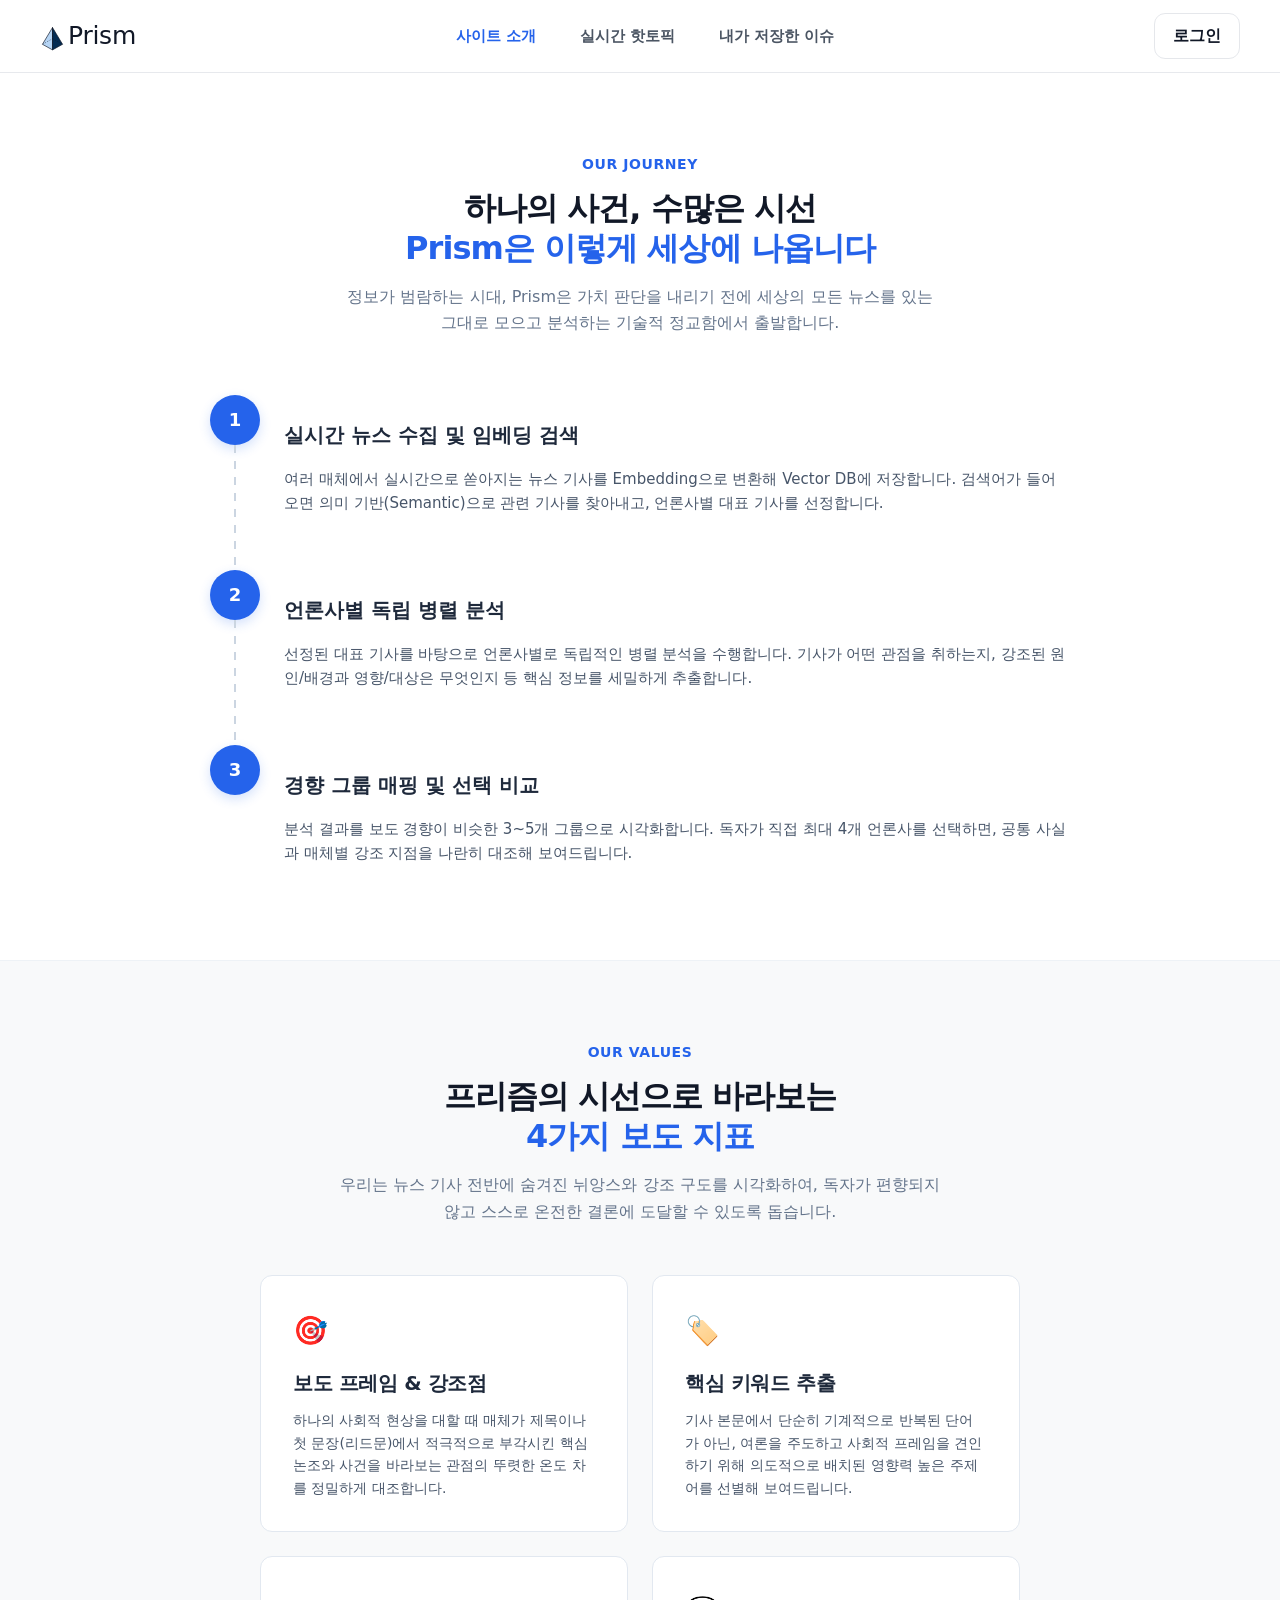
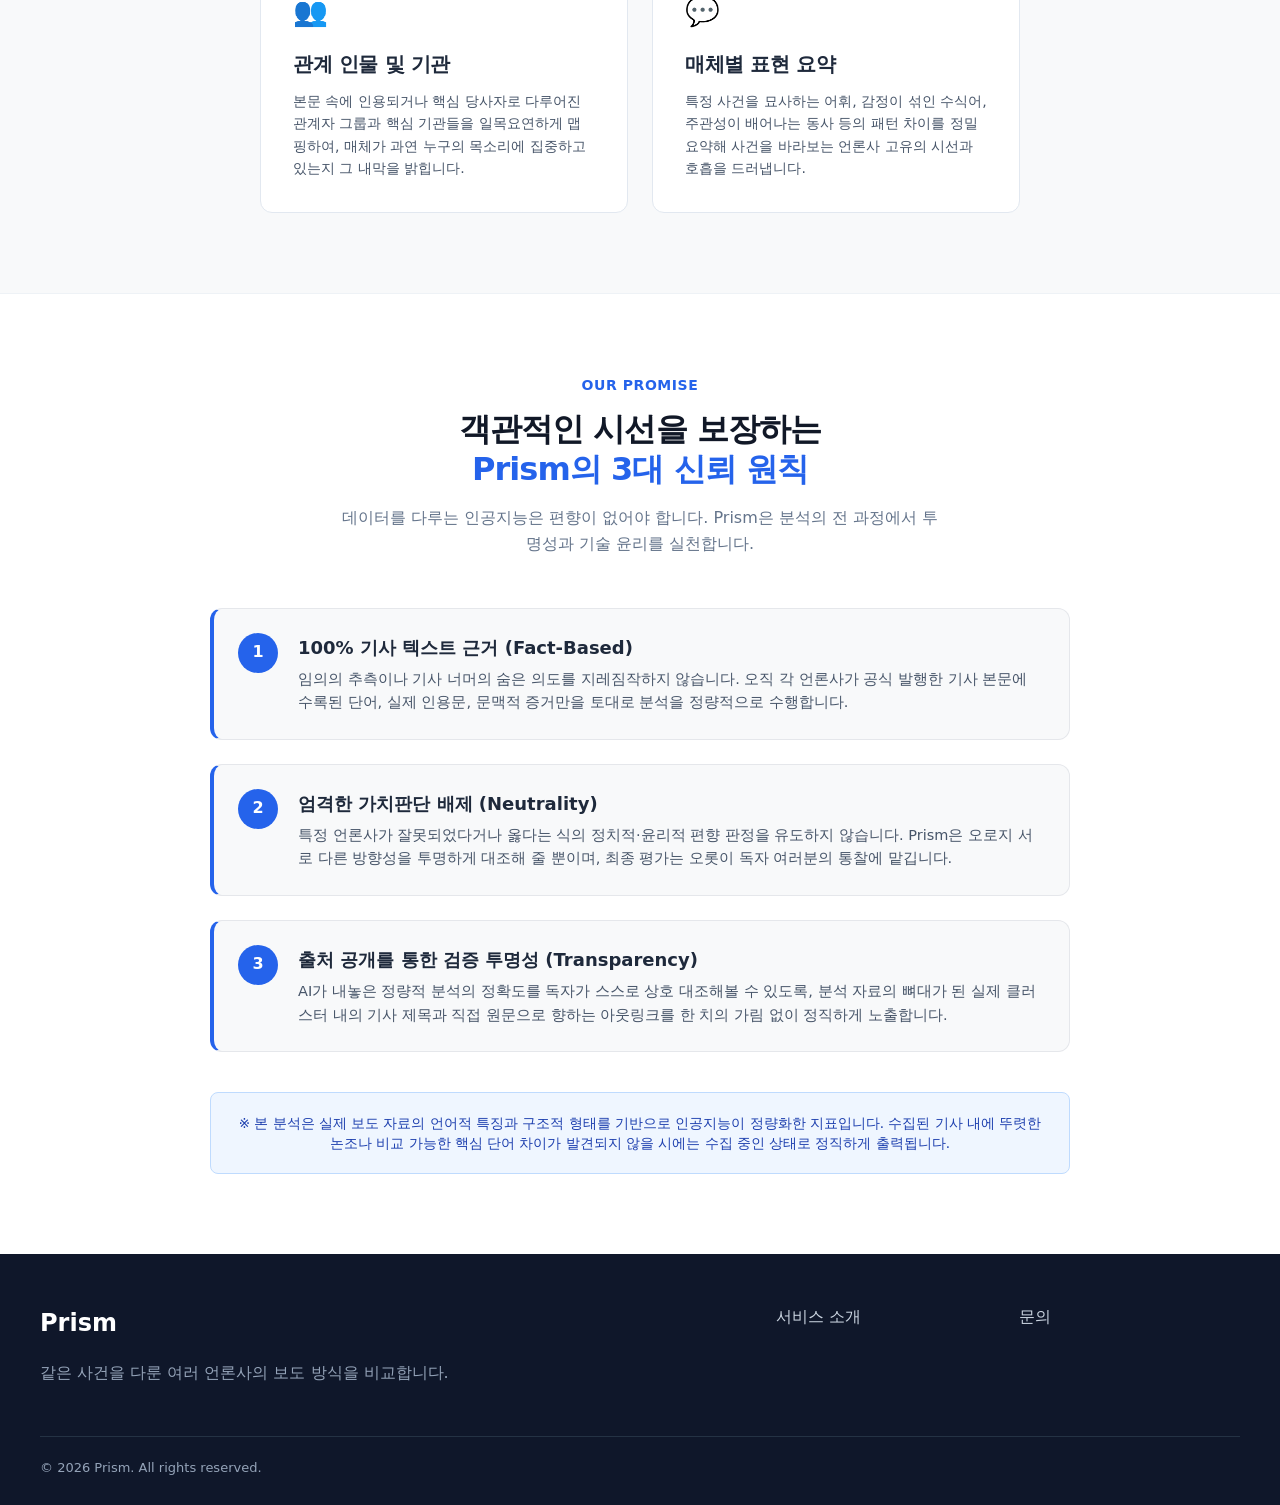
==== about.html @ 9cd86a54 "Merge remote-tracking branch 'origin/main' into seokgeon" ====
<!doctype html>
<html lang="ko">
<head>
  <meta charset="utf-8" />
  <meta name="viewport" content="width=device-width, initial-scale=1" />
  <meta name="description" content="Prism 서비스 소개 및 분석 원칙" />
  <title>Prism | 서비스 소개</title>
  <link rel="icon" type="image/svg+xml" href="./assets/logos/favicon.svg">
  <link rel="stylesheet" href="./styles.css" />
</head>
<body>

<header class="site-header">
  <div class="container header-inner">
    <a class="logo" href="index.html" aria-label="Prism 홈으로 이동">
      <img src="./assets/logos/prism-icon.svg" alt="" width="25" height="25">
      Prism
    </a>
    <nav class="nav" data-nav aria-label="주요 메뉴">
      <a href="about.html" style="font-weight: 700; color: #2563eb;">사이트 소개</a>
      <a href="index.html#topics" style="font-weight: 700;">실시간 핫토픽</a>
      <a href="index.html#saved-section" style="font-weight: 700;">내가 저장한 이슈</a>
    </nav>
    <div class="header-actions">
      <button class="btn btn-secondary" id="btn-login-nav">로그인</button>
      <button class="menu-toggle" data-menu-toggle aria-label="메뉴 열기" aria-expanded="false">☰</button>
    </div>
  </div>
</header>

<main>
  <!-- 1단계: Prism이 작동하는 여정 -->
  <section class="section" style="padding: 80px 0; background: #fff;">
    <div class="container" style="max-width: 900px; margin: 0 auto; padding: 0 20px; box-sizing: border-box;">
      <span class="eyebrow" style="color: #2563eb; font-weight: bold; display: block; margin-bottom: 12px; text-align: center;">OUR JOURNEY</span>
      <h2 class="section-title" style="text-align: center; font-size: 32px; margin-bottom: 16px; font-weight: 800; letter-spacing: -0.03em;">
        하나의 사건, 수많은 시선<br><span style="color: #2563eb;">Prism은 이렇게 세상에 나옵니다</span>
      </h2>
      <p class="section-desc" style="text-align: center; color: #64748b; font-size: 16px; line-height: 1.6; max-width: 600px; margin: 0 auto 60px auto;">
        정보가 범람하는 시대, Prism은 가치 판단을 내리기 전에 세상의 모든 뉴스를 있는 그대로 모으고 분석하는 기술적 정교함에서 출발합니다.
      </p>

      <div class="timeline-flow" style="display: flex; flex-direction: column; gap: 40px; position: relative;">
        <div style="display: flex; gap: 24px; position: relative; z-index: 2;">
          <div style="position: absolute; left: 24px; top: 50px; bottom: -65px; width: 2px; background: repeating-linear-gradient(to bottom, #cbd5e1 0px, #cbd5e1 8px, transparent 8px, transparent 16px); z-index: 1;"></div>
          <div style="width: 50px; height: 50px; background: #2563eb; color: #fff; border-radius: 50%; display: flex; align-items: center; justify-content: center; font-weight: bold; font-size: 18px; flex-shrink: 0; box-shadow: 0 4px 12px rgba(37,99,235,0.2);">1</div>
          <div style="padding-top: 4px;">
            <h3 style="font-size: 20px; font-weight: 700; color: #1e293b; margin-bottom: 8px;">실시간 뉴스 수집 및 임베딩 검색</h3>  
        
            <p style="color: #475569; line-height: 1.6; font-size: 15px;">
              여러 매체에서 실시간으로 쏟아지는 뉴스 기사를 Embedding으로 변환해 Vector DB에 저장합니다. 검색어가 들어오면 의미 기반(Semantic)으로 관련 기사를 찾아내고, 언론사별 대표 기사를 선정합니다.
            </p>
          </div>
        </div>

        <div style="display: flex; gap: 24px; position: relative; z-index: 2;">
          <div style="position: absolute; left: 24px; top: 50px; bottom: -65px; width: 2px; background: repeating-linear-gradient(to bottom, #cbd5e1 0px, #cbd5e1 8px, transparent 8px, transparent 16px); z-index: 1;"></div>
          <div style="width: 50px; height: 50px; background: #2563eb; color: #fff; border-radius: 50%; display: flex; align-items: center; justify-content: center; font-weight: bold; font-size: 18px; flex-shrink: 0; box-shadow: 0 4px 12px rgba(37,99,235,0.2);">2</div>
          <div style="padding-top: 4px;">
            <h3 style="font-size: 20px; font-weight: 700; color: #1e293b; margin-bottom: 8px;">언론사별 독립 병렬 분석</h3>
            <p style="color: #475569; line-height: 1.6; font-size: 15px;">
              선정된 대표 기사를 바탕으로 언론사별로 독립적인 병렬 분석을 수행합니다. 기사가 어떤 관점을 취하는지, 강조된 원인/배경과 영향/대상은 무엇인지 등 핵심 정보를 세밀하게 추출합니다.
            </p>
          </div>
        </div>

        <div style="display: flex; gap: 24px; position: relative; z-index: 2;">
          <div style="width: 50px; height: 50px; background: #2563eb; color: #fff; border-radius: 50%; display: flex; align-items: center; justify-content: center; font-weight: bold; font-size: 18px; flex-shrink: 0; box-shadow: 0 4px 12px rgba(37,99,235,0.2);">3</div>
          <div style="padding-top: 4px;">
            <h3 style="font-size: 20px; font-weight: 700; color: #1e293b; margin-bottom: 8px;">경향 그룹 매핑 및 선택 비교</h3>
            <p style="color: #475569; line-height: 1.6; font-size: 15px;">
              분석 결과를 보도 경향이 비슷한 3~5개 그룹으로 시각화합니다. 독자가 직접 최대 4개 언론사를 선택하면, 공통 사실과 매체별 강조 지점을 나란히 대조해 보여드립니다.
            </p>
          </div>
        </div>
      </div>
    </div>
  </section>

  <!-- 2단계: Prism이 분석하는 다각적 가치 -->
  <section class="section soft" style="background-color: #f8f9fa; border-top: 1px solid #eef2f6; border-bottom: 1px solid #eef2f6; padding: 80px 0;">
    <div class="container" style="padding: 0 20px; box-sizing: border-box;">
      <span class="eyebrow" style="color: #2563eb; font-weight: bold; display: block; margin-bottom: 12px; text-align: center;">OUR VALUES</span>
      <h2 class="section-title" style="text-align: center; font-size: 32px; margin-bottom: 16px; font-weight: 800;">
        프리즘의 시선으로 바라보는<br><span style="color: #2563eb;">4가지 보도 지표</span>
      </h2>
      <p class="section-desc" style="text-align: center; color: #64748b; font-size: 16px; max-width: 600px; margin: 0 auto 50px auto;">
        우리는 뉴스 기사 전반에 숨겨진 뉘앙스와 강조 구도를 시각화하여, 독자가 편향되지 않고 스스로 온전한 결론에 도달할 수 있도록 돕습니다.
      </p>

      <div class="grid-2" style="display: grid; grid-template-columns: repeat(2, 1fr); gap: 24px; max-width: 760px; margin: 0 auto;">
        <article class="card" style="background: #fff; padding: 32px; border-radius: 12px; border: 1px solid #e2e8f0; box-sizing: border-box;">
          <div style="font-size: 28px; margin-bottom: 16px;">🎯</div>
          <h3 style="font-size: 20px; font-weight: 700; color: #1e293b; margin-bottom: 12px;">보도 프레임 & 강조점</h3>
          <p style="color: #475569; line-height: 1.6; font-size: 14px; margin: 0;">
            하나의 사회적 현상을 대할 때 매체가 제목이나 첫 문장(리드문)에서 적극적으로 부각시킨 핵심 논조와 사건을 바라보는 관점의 뚜렷한 온도 차를 정밀하게 대조합니다.
          </p>
        </article>

        <article class="card" style="background: #fff; padding: 32px; border-radius: 12px; border: 1px solid #e2e8f0; box-sizing: border-box;">
          <div style="font-size: 28px; margin-bottom: 16px;">🏷️</div>
          <h3 style="font-size: 20px; font-weight: 700; color: #1e293b; margin-bottom: 12px;">핵심 키워드 추출</h3>
          <p style="color: #475569; line-height: 1.6; font-size: 14px; margin: 0;">
            기사 본문에서 단순히 기계적으로 반복된 단어가 아닌, 여론을 주도하고 사회적 프레임을 견인하기 위해 의도적으로 배치된 영향력 높은 주제어를 선별해 보여드립니다.
          </p>
        </article>

        <article class="card" style="background: #fff; padding: 32px; border-radius: 12px; border: 1px solid #e2e8f0; box-sizing: border-box;">
          <div style="font-size: 28px; margin-bottom: 16px;">👥</div>
          <h3 style="font-size: 20px; font-weight: 700; color: #1e293b; margin-bottom: 12px;">관계 인물 및 기관</h3>
          <p style="color: #475569; line-height: 1.6; font-size: 14px; margin: 0;">
            본문 속에 인용되거나 핵심 당사자로 다루어진 관계자 그룹과 핵심 기관들을 일목요연하게 맵핑하여, 매체가 과연 누구의 목소리에 집중하고 있는지 그 내막을 밝힙니다.
          </p>
        </article>

        <article class="card" style="background: #fff; padding: 32px; border-radius: 12px; border: 1px solid #e2e8f0; box-sizing: border-box;">
          <div style="font-size: 28px; margin-bottom: 16px;">💬</div>
          <h3 style="font-size: 20px; font-weight: 700; color: #1e293b; margin-bottom: 12px;">매체별 표현 요약</h3>
          <p style="color: #475569; line-height: 1.6; font-size: 14px; margin: 0;">
            특정 사건을 묘사하는 어휘, 감정이 섞인 수식어, 주관성이 배어나는 동사 등의 패턴 차이를 정밀 요약해 사건을 바라보는 언론사 고유의 시선과 호흡을 드러냅니다.
          </p>
        </article>
      </div>
    </div>
  </section>

  <!-- 3단계: Prism이 독자에게 지키는 약속 -->
  <section class="section" style="padding: 80px 0; background: #fff;">
    <div class="container" style="max-width: 900px; margin: 0 auto; padding: 0 20px; box-sizing: border-box;">
      <span class="eyebrow" style="color: #2563eb; font-weight: bold; display: block; margin-bottom: 12px; text-align: center;">OUR PROMISE</span>
      <h2 class="section-title" style="text-align: center; font-size: 32px; margin-bottom: 16px; font-weight: 800;">
        객관적인 시선을 보장하는<br><span style="color: #2563eb;">Prism의 3대 신뢰 원칙</span>
      </h2>
      <p class="section-desc" style="text-align: center; color: #64748b; font-size: 16px; max-width: 600px; margin: 0 auto 50px auto;">
        데이터를 다루는 인공지능은 편향이 없어야 합니다. Prism은 분석의 전 과정에서 투명성과 기술 윤리를 실천합니다.
      </p>

      <div class="principle-list" style="display: flex; flex-direction: column; gap: 24px;">
        <div class="principle" style="display: flex; gap: 20px; background: #f8f9fa; padding: 24px; border-radius: 12px; border-left: 4px solid #2563eb;">
          <div style="width: 40px; height: 40px; background: #2563eb; color: #fff; border-radius: 50%; display: flex; align-items: center; justify-content: center; font-weight: bold; flex-shrink: 0;">1</div>
          <div>
            <strong style="font-size: 18px; color: #1e293b; display: block; margin-bottom: 6px;">100% 기사 텍스트 근거 (Fact-Based)</strong>
            <p style="color: #475569; line-height: 1.6; font-size: 14.5px; margin: 0;">
              임의의 추측이나 기사 너머의 숨은 의도를 지레짐작하지 않습니다. 오직 각 언론사가 공식 발행한 기사 본문에 수록된 단어, 실제 인용문, 문맥적 증거만을 토대로 분석을 정량적으로 수행합니다.
            </p>
          </div>
        </div>

        <div class="principle" style="display: flex; gap: 20px; background: #f8f9fa; padding: 24px; border-radius: 12px; border-left: 4px solid #2563eb;">
          <div style="width: 40px; height: 40px; background: #2563eb; color: #fff; border-radius: 50%; display: flex; align-items: center; justify-content: center; font-weight: bold; flex-shrink: 0;">2</div>
          <div>
            <strong style="font-size: 18px; color: #1e293b; display: block; margin-bottom: 6px;">엄격한 가치판단 배제 (Neutrality)</strong>
            <p style="color: #475569; line-height: 1.6; font-size: 14.5px; margin: 0;">
              특정 언론사가 잘못되었다거나 옳다는 식의 정치적·윤리적 편향 판정을 유도하지 않습니다. Prism은 오로지 서로 다른 방향성을 투명하게 대조해 줄 뿐이며, 최종 평가는 오롯이 독자 여러분의 통찰에 맡깁니다.
            </p>
          </div>
        </div>

        <div class="principle" style="display: flex; gap: 20px; background: #f8f9fa; padding: 24px; border-radius: 12px; border-left: 4px solid #2563eb;">
          <div style="width: 40px; height: 40px; background: #2563eb; color: #fff; border-radius: 50%; display: flex; align-items: center; justify-content: center; font-weight: bold; flex-shrink: 0;">3</div>
          <div>
            <strong style="font-size: 18px; color: #1e293b; display: block; margin-bottom: 6px;">출처 공개를 통한 검증 투명성 (Transparency)</strong>
            <p style="color: #475569; line-height: 1.6; font-size: 14.5px; margin: 0;">
              AI가 내놓은 정량적 분석의 정확도를 독자가 스스로 상호 대조해볼 수 있도록, 분석 자료의 뼈대가 된 실제 클러스터 내의 기사 제목과 직접 원문으로 향하는 아웃링크를 한 치의 가림 없이 정직하게 노출합니다.
          </p>
          </div>
        </div>
      </div>
      
      <div class="notice" style="margin-top: 40px; padding: 20px; background-color: #eff6ff; border: 1px solid #bfdbfe; border-radius: 8px; font-size: 13.5px; color: #1e40af; text-align: center; line-height: 1.5; font-weight: 500;">
        ※ 본 분석은 실제 보도 자료의 언어적 특징과 구조적 형태를 기반으로 인공지능이 정량화한 지표입니다. 수집된 기사 내에 뚜렷한 논조나 비교 가능한 핵심 단어 차이가 발견되지 않을 시에는 수집 중인 상태로 정직하게 출력됩니다.
      </div>
    </div>
  </section>
</main>

<footer class="site-footer">
  <div class="container">
    <div class="footer-grid">
      <div>
        <div class="footer-logo">Prism</div>
        <p class="footer-desc">같은 사건을 다룬 여러 언론사의 보도 방식을 비교합니다.</p>
      </div>
      <div class="footer-links">
        <a href="about.html">서비스 소개</a>
        <a href="mailto:jsw5855@naver.com">문의</a>
      </div>
    </div>
    <div class="footer-bottom">© 2026 Prism. All rights reserved.</div>
  </div>
</footer>

<script src="./app.js"></script>
<div id="login-modal" style="display: none; position: fixed; top: 0; left: 0; width: 100%; height: 100%; background: rgba(0,0,0,0.5); z-index: 1000; justify-content: center; align-items: center;">
  <div style="background: white; padding: 32px; border-radius: 12px; width: 100%; max-width: 380px; box-shadow: 0 4px 20px rgba(0,0,0,0.15); position: relative;">

    <h3 id="modal-title" style="margin-top: 0; margin-bottom: 8px; font-size: 20px;">Prism 로그인</h3>
    <p id="modal-desc" style="color: #666; font-size: 14px; margin-bottom: 24px;">서비스 이용을 위해 로그인을 진행해 주세요.</p>

    <form id="auth-form">
      <div id="field-name" style="margin-bottom: 16px; display: none;">
        <label style="display: block; font-size: 13px; font-weight: bold; margin-bottom: 6px;">이름</label>
        <input type="text" id="auth-name" placeholder="홍길동" style="width: 100%; padding: 10px; border: 1px solid #ddd; border-radius: 6px; box-sizing: border-box;">
      </div>

      <div style="margin-bottom: 16px;">
        <label style="display: block; font-size: 13px; font-weight: bold; margin-bottom: 6px;">아이디 (이메일)</label>
        <input type="email" id="auth-email" placeholder="example@email.com" required style="width: 100%; padding: 10px; border: 1px solid #ddd; border-radius: 6px; box-sizing: border-box;">
      </div>

      <div style="margin-bottom: 24px;">
        <label style="display: block; font-size: 13px; font-weight: bold; margin-bottom: 6px;">비밀번호</label>
        <input type="password" id="auth-password" placeholder="••••••••" required style="width: 100%; padding: 10px; border: 1px solid #ddd; border-radius: 6px; box-sizing: border-box;">
      </div>

      <div style="display: flex; gap: 8px; margin-bottom: 16px;">
        <button type="button" id="btn-close-modal" class="btn btn-secondary" style="flex: 1; padding: 10px 0;">취소</button>
        <button type="submit" id="btn-auth-submit" class="btn btn-primary" style="flex: 1; padding: 10px 0; background: #007bff; color: white; border: none; border-radius: 6px; cursor: pointer;">로그인</button>
      </div>

      <div style="text-align: center; font-size: 13px; color: #666;">
        <span id="switch-text">아직 계정이 없으신가요?</span>
        <a href="#" id="link-switch-auth" style="color: #007bff; text-decoration: none; margin-left: 4px; font-weight: bold;">회원가입</a>
      </div>
    </form>
  </div>
</div>

</body>
</html>
---- styles.css ----
:root {
  --primary: #0066cc;
  --primary-dark: #0052a3;
  --primary-light: #eaf4ff;
  --text: #111827;
  --text-2: #4b5563;
  --muted: #6b7280;
  --bg: #ffffff;
  --bg-soft: #f8fafc;
  --border: #e5e7eb;
  --keyword: #2563eb;
  --person: #7c3aed;
  --context: #ea580c;
  --common: #64748b;
  --additional: #0f766e;
  --danger: #dc2626;
  --success: #15803d;
  --shadow: 0 12px 35px rgba(15, 23, 42, .08);
  --radius: 18px;
}

* { box-sizing: border-box; }
html { scroll-behavior: smooth; }
body {
  margin: 0;
  font-family: Pretendard, "Noto Sans KR", system-ui, -apple-system, BlinkMacSystemFont, "Segoe UI", sans-serif;
  color: var(--text);
  background: var(--bg);
  line-height: 1.65;
}
a { color: inherit; text-decoration: none; }
button, input { font: inherit; }
button { cursor: pointer; }
img { max-width: 100%; display: block; }

.container { width: min(1200px, calc(100% - 40px)); margin: 0 auto; }
.section { padding: 92px 0; }
.section.soft { background: var(--bg-soft); }
.section-title { margin: 0 0 12px; font-size: clamp(28px, 3vw, 38px); line-height: 1.25; letter-spacing: -.03em; }
.section-desc { margin: 0 0 34px; color: var(--text-2); font-size: 17px; }
.eyebrow { display: inline-flex; align-items: center; gap: 8px; color: var(--primary); font-weight: 800; font-size: 14px; letter-spacing: .04em; text-transform: uppercase; }

.site-header {
  position: sticky;
  top: 0;
  z-index: 50;
  border-bottom: 1px solid rgba(229, 231, 235, .9);
  background: rgba(255, 255, 255, .92);
  backdrop-filter: blur(14px);
}
.header-inner { height: 72px; display: flex; align-items: center; justify-content: space-between; gap: 24px; }
.logo { display: inline-flex; align-items: center; gap: 3px; font-size: 25px; font-weight: 500; letter-spacing: -.01em; color: var(--text); }
.logo img { width: 25px; height: 25px; display: block; margin-top: 5px; }
.nav { display: flex; align-items: center; gap: 44px; }
.nav a { color: var(--text-2); font-weight: 700; font-size: 15px; }
.nav a:hover, .nav a[aria-current="page"] { color: var(--primary); }
.header-actions { display: flex; align-items: center; gap: 10px; }
.menu-toggle { display: none; border: 0; background: transparent; padding: 9px; border-radius: 10px; }

.btn { min-height: 46px; padding: 0 18px; border-radius: 11px; border: 1px solid transparent; display: inline-flex; align-items: center; justify-content: center; gap: 8px; font-weight: 800; transition: .18s ease; }
.btn-primary { background: var(--primary); color: #fff; }
.btn-primary:hover { background: var(--primary-dark); transform: translateY(-1px); }
.btn-secondary { background: #fff; border-color: var(--border); color: var(--text); }
.btn-secondary:hover { border-color: #bfd5ee; color: var(--primary); }
.btn-ghost { background: transparent; color: var(--primary); }
.btn:disabled { background: #e5e7eb; color: #9ca3af; cursor: not-allowed; transform: none; }

.hero {
  position: relative;
  overflow: hidden;
  padding: 94px 0 82px;
  background:
    radial-gradient(circle at 12% 10%, rgba(0, 102, 204, .13), transparent 34%),
    radial-gradient(circle at 85% 22%, rgba(124, 58, 237, .10), transparent 28%),
    linear-gradient(180deg, #ffffff 0%, #f7fbff 100%);
}
.hero::after { content: ""; position: absolute; inset: auto -180px -300px auto; width: 520px; height: 520px; border-radius: 50%; background: rgba(0, 102, 204, .05); }
.hero-grid { display: grid; grid-template-columns: 2fr 1fr; gap: 58px; align-items: center; }
.hero h1 { margin: 14px 0 20px; font-size: clamp(42px, 5vw, 64px); line-height: 1.12; letter-spacing: -.055em; }
.hero p { margin: 0 0 28px; font-size: 19px; color: var(--text-2); max-width: 720px; }
.hero-actions { display: flex; gap: 12px; flex-wrap: wrap; }
.search-panel {
  width: 100%;
  max-width: 100%;
  margin-top: 30px;
  padding: 0;
  border: none;
  border-radius: 0;
  background: transparent;
  box-shadow: none;
}

.search-row {
  display: grid;
  grid-template-columns: minmax(0, 1fr) auto;
  width: 100%;
  gap: 10px;
}

.search-input {
  width: 100%;
  min-width: 0;
  height: 52px;
  border: 1px solid var(--border);
  border-radius: 11px;
  padding: 0 16px;
  outline: none;
}
.search-input:focus { border-color: var(--primary); box-shadow: 0 0 0 4px rgba(0, 102, 204, .11); }
.search-help { margin-top: 9px; color: var(--muted); font-size: 13px; }
.hero-preview { padding: 24px; border-radius: 24px; background: #fff; border: 1px solid #dfe9f3; box-shadow: 0 20px 50px rgba(15, 23, 42, .10); transform: rotate(1.2deg); }
.preview-top { display: flex; align-items: center; justify-content: space-between; margin-bottom: 18px; }
.preview-chip { font-size: 12px; padding: 6px 10px; border-radius: 999px; background: var(--primary-light); color: var(--primary); font-weight: 800; }
.preview-item { padding: 16px; border-radius: 14px; border: 1px solid var(--border); margin-top: 12px; }
.preview-item strong { display: block; margin-bottom: 7px; }
.preview-bars { display: grid; gap: 8px; }
.preview-bar { height: 9px; border-radius: 999px; background: #e5e7eb; overflow: hidden; }
.preview-bar span { display: block; height: 100%; border-radius: inherit; }
.preview-bar.keyword span { width: 72%; background: var(--keyword); }
.preview-bar.person span { width: 58%; background: var(--person); }
.preview-bar.context span { width: 84%; background: var(--context); }

.grid-2 { display: grid; grid-template-columns: repeat(2, minmax(0, 1fr)); gap: 24px; }
.grid-3 { display: grid; grid-template-columns: repeat(3, minmax(0, 1fr)); gap: 24px; }
.grid-4 { display: grid; grid-template-columns: repeat(4, minmax(0, 1fr)); gap: 20px; }
.card { background: #fff; border: 1px solid var(--border); border-radius: var(--radius); padding: 24px; transition: .18s ease; display: flex; flex-direction: column; height: 100%; }
.card:hover { transform: translateY(-2px); border-color: #bed6ed; box-shadow: var(--shadow); }
.card h3 { margin: 0 0 10px; font-size: 21px; line-height: 1.35; letter-spacing: -.02em; }
.card p { margin: 0; color: var(--text-2); }
.meta { display: flex; flex-wrap: wrap; gap: 8px; margin: 16px 0; }
.badge { display: inline-flex; align-items: center; min-height: 28px; padding: 4px 10px; border-radius: 999px; font-size: 12px; font-weight: 800; }
.badge.blue { background: #eff6ff; color: var(--keyword); }
.badge.purple { background: #f5f3ff; color: var(--person); }
.badge.orange { background: #fff7ed; color: var(--context); }
.badge.gray { background: #f1f5f9; color: var(--common); }
.badge.teal { background: #f0fdfa; color: var(--additional); }
.card-footer { margin-top: auto; padding-top: 20px; display: flex; align-items: center; justify-content: flex-end; gap: 14px; }
.card-footer small { color: var(--muted); margin-right: auto; }

.common-fact { padding: 22px 24px; border-left: 5px solid var(--common); background: #f8fafc; border-radius: 14px; margin-bottom: 24px; }
.media-card .media-name { display: flex; align-items: center; justify-content: space-between; gap: 10px; margin-bottom: 16px; }
.media-card .media-name strong { font-size: 20px; }
.compare-block { margin-top: 16px; }
.compare-label { display: block; margin-bottom: 8px; font-size: 13px; font-weight: 900; color: var(--muted); }
.compare-text { color: var(--text-2); }

.steps { counter-reset: step; }
.step-card { position: relative; padding-top: 58px; }
.step-card::before { counter-increment: step; content: counter(step); position: absolute; top: 18px; left: 22px; width: 30px; height: 30px; border-radius: 50%; display: grid; place-items: center; background: var(--primary); color: #fff; font-size: 13px; font-weight: 900; }

.principle-list { display: grid; grid-template-columns: repeat(2, minmax(0,1fr)); gap: 16px; }
.principle { display: flex; gap: 14px; padding: 20px; border-radius: 14px; border: 1px solid var(--border); background: #fff; }
.principle-icon { flex: 0 0 38px; width: 38px; height: 38px; border-radius: 11px; display: grid; place-items: center; background: var(--primary-light); color: var(--primary); font-weight: 900; }
.notice { margin-top: 24px; padding: 18px 20px; background: #fff8eb; border: 1px solid #fed7aa; border-radius: 14px; color: #9a3412; }

.page-hero { padding: 72px 0 54px; background: linear-gradient(180deg, #f7fbff, #fff); border-bottom: 1px solid var(--border); }
.page-hero h1 { margin: 10px 0 14px; font-size: clamp(34px, 4vw, 52px); line-height: 1.2; letter-spacing: -.045em; }
.page-hero p { margin: 0; color: var(--text-2); font-size: 18px; max-width: 800px; }

.toolbar { display: flex; gap: 10px; flex-wrap: wrap; align-items: center; margin-top: 22px; }
.source-list { display: grid; gap: 12px; }
.source-item { padding: 18px 20px; border: 1px solid var(--border); border-radius: 14px; background: #fff; }
.source-item strong { display: block; margin-bottom: 5px; }
.source-item span { color: var(--muted); font-size: 14px; }

.search-results { display: grid; gap: 18px; }
.empty-state { text-align: center; padding: 58px 24px; border: 1px dashed #cbd5e1; border-radius: 18px; background: var(--bg-soft); }
.saved-empty { min-height: 360px; display: grid; place-items: center; }

.site-footer { padding: 50px 0 26px; background: #0f172a; color: #e5e7eb; }
.footer-grid { display: grid; grid-template-columns: 1.2fr .8fr; gap: 40px; }
.footer-logo { color: #fff; font-size: 24px; font-weight: 900; }
.footer-desc { color: #94a3b8; max-width: 520px; }
.footer-links { display: grid; grid-template-columns: repeat(2, minmax(0,1fr)); gap: 10px 22px; }
.footer-links a { color: #cbd5e1; }
.footer-bottom { margin-top: 34px; padding-top: 20px; border-top: 1px solid #243244; color: #94a3b8; font-size: 13px; }

.toast { position: fixed; right: 22px; bottom: 22px; z-index: 100; padding: 13px 16px; border-radius: 12px; background: #111827; color: #fff; box-shadow: var(--shadow); opacity: 0; transform: translateY(10px); pointer-events: none; transition: .2s; }
.toast.show { opacity: 1; transform: translateY(0); }

@media (max-width: 980px) {
  .hero-grid { grid-template-columns: 1fr; }
  .hero-preview { max-width: 680px; transform: none; }
  .grid-4 { grid-template-columns: repeat(2, minmax(0,1fr)); }
  .grid-3 { grid-template-columns: repeat(2, minmax(0,1fr)); }
  .footer-grid { grid-template-columns: 1fr; }
}

@media (max-width: 760px) {
  .container { width: min(100% - 100px, 1400px); }
  .section { padding: 64px 0; }
  .hero { padding: 64px 0 56px; }
  .nav { position: absolute; top: 72px; left: 14px; right: 14px; display: none; flex-direction: column; align-items: stretch; gap: 0; padding: 12px; border-radius: 14px; background: #fff; border: 1px solid var(--border); box-shadow: var(--shadow); }
  .nav.open { display: flex; }
  .nav a { padding: 12px; border-radius: 10px; }
  .nav a:hover { background: var(--bg-soft); }
  .header-actions .btn { display: none; }
  .menu-toggle { display: inline-flex; }
  .search-row { grid-template-columns: 1fr; }
  .grid-2, .grid-3, .grid-4, .principle-list { grid-template-columns: 1fr; }
  .hero h1 { font-size: 40px; }
  .footer-links { grid-template-columns: 1fr; }
}

@media (prefers-reduced-motion: reduce) {
  *, *::before, *::after { animation-duration: .01ms !important; animation-iteration-count: 1 !important; transition-duration: .01ms !important; scroll-behavior: auto !important; }
}
.load-more-container {
  grid-column: 1 / -1;
  text-align: center;
  margin-top: 16px;
}

.search-suggestion-label {
  display: block;
  margin-bottom: 8px;
  font-size: 14px;
  color: #64748b;
}

.search-suggestion-list {
  display: flex;
  flex-wrap: wrap;
  gap: 8px;
}

.search-suggestion-chip {
  padding: 7px 12px;
  border: 1px solid #dbe3ef;
  border-radius: 999px;
  background: #ffffff;
  color: #334155;
  font: inherit;
  font-size: 14px;
  cursor: pointer;
  transition:
    border-color 0.2s ease,
    background-color 0.2s ease,
    transform 0.2s ease;
}

.search-suggestion-chip:hover {
  border-color: #2563eb;
  background: #eff6ff;
  color: #1d4ed8;
  transform: translateY(-1px);
}

.search-suggestion-chip:focus-visible {
  outline: 3px solid rgba(37, 99, 235, 0.25);
  outline-offset: 2px;
}

/* =========================
   Main hero
========================= */

.hero.hero-centered {
  position: relative;
  overflow: hidden;
  padding: 92px 0 82px;
  border-bottom: 1px solid #e4edfb;
  background:
    radial-gradient(
      circle at 12% 14%,
      rgba(37, 99, 235, 0.13) 0,
      transparent 31%
    ),
    radial-gradient(
      circle at 88% 18%,
      rgba(96, 165, 250, 0.16) 0,
      transparent 32%
    ),
    linear-gradient(
      135deg,
      #ffffff 0%,
      #f6f9ff 48%,
      #e8f1ff 100%
    );
}

.hero-centered .container {
  display: flex;
  justify-content: center;
}

.hero-content {
  width: 100%;
  max-width: 920px;
  margin: 0 auto;
  text-align: center;
}

.hero-eyebrow {
  display: inline-block;
  color: #2563eb;
  font-size: 13px;
  font-weight: 800;
  letter-spacing: 0.16em;
}

.hero-content h1 {
  max-width: 820px;
  margin: 20px auto 18px;
  color: #0f172a;
  font-size: clamp(42px, 5.2vw, 68px);
  line-height: 1.12;
  letter-spacing: -0.045em;
}

.hero-content h1 span {
  color: #2563eb;
}

.hero .hero-description {
  max-width: 620px;
  margin: 0 auto;
  color: #64748b;
  font-size: 18px;
  line-height: 1.7;
  text-align: center;
}

.hero .hero-search {
  width: 100%;
  max-width: 760px;
  margin: 20px auto 0;
  padding: 10px;
  border: none;
  border-radius: 18px;
  background: transparent;
  box-shadow: none;
  backdrop-filter: none;
}

.hero .search-row {
  display: grid;
  grid-template-columns: minmax(0, 1fr) auto;
  gap: 10px;
  width: 100%;
  margin-top: 48px;
}

.hero .search-input {
  width: 100%;
  min-width: 0;
  height: 56px;
  padding: 0 18px;
  border: 1px solid #d8e4f6;
  border-radius: 12px;
  background: #f8fbff;
  color: #0f172a;
  font-size: 16px;
  outline: none;
  transition:
    border-color 0.2s ease,
    box-shadow 0.2s ease,
    background 0.2s ease;
}

.hero .search-input::placeholder {
  color: #94a3b8;
}

.hero .search-input:focus {
  border-color: #60a5fa;
  background: #ffffff;
  box-shadow: 0 0 0 4px rgba(37, 99, 235, 0.1);
}

.hero .hero-search-button {
  min-width: 92px;
  height: 56px;
  padding: 0 24px;
  border-radius: 12px;
  font-size: 15px;
  font-weight: 700;
}

.hero .hero-keywords {
  display: flex;
  flex-wrap: nowrap;
  justify-content: center;
  align-items: center;
  gap: 8px;
  margin: 12px 4px 1px;
  color: #64748b;
  font-size: 13px;
  line-height: 1;
}

/* 추천 검색어와 첫 번째 키워드 사이 간격 */
.hero .hero-keywords a:first-of-type,
.hero .hero-keywords button:first-of-type {
  margin-left: 12px;
}

/* 추천 검색어 키워드 버튼 */
.hero .hero-keywords a,
.hero .hero-keywords button {
  padding: 6px 11px;
  border: 1px solid #d9e6fa;
  border-radius: 999px;
  background: #eff6ff;
  color: #2563eb;
  font-size: 13px;
  font-weight: 600;
  line-height: 1.2;
  text-decoration: none;
  cursor: pointer;
}

@media (max-width: 640px) {
  .hero.hero-centered {
    padding: 68px 0 58px;
  }

  .hero-content h1 {
    margin-top: 16px;
    font-size: 40px;
  }

  .hero .hero-description {
    padding: 0 12px;
    font-size: 16px;
  }

  .hero .hero-search {
    margin-top: 28px;
    padding: 9px;
  }

  .hero .search-row {
    grid-template-columns: 1fr;
  }

  .hero .hero-search-button {
    width: 100%;
  }

  /* 모바일에서는 화면 폭에 맞게 다음 줄로 이동 */
  .hero .hero-keywords {
    flex-wrap: wrap;
    line-height: 1.5;
  }

  .hero .hero-keywords a:first-of-type,
  .hero .hero-keywords button:first-of-type {
    margin-left: 6px;
  }
}


/* ===== 이슈 페이지 원문 기사 리스트 ===== */

.article-count {
  margin-left: 8px;
  color: #64748b;
  font-size: 13px;
  font-weight: 400;
}

.source-block {
  margin-top: 18px;
  padding-top: 16px;
  border-top: 1px solid #e5e7eb;
}

.source-list {
  margin: 12px 0 0;
  padding-left: 22px;
}

.source-list li {
  margin-bottom: 10px;
  line-height: 1.6;
}

.source-list li:last-child {
  margin-bottom: 0;
}

.source-list a {
  color: #2563eb;
  text-decoration: none;
  transition: color 0.2s ease;
  word-break: keep-all;
}

.source-list a:hover {
  color: #1d4ed8;
  text-decoration: underline;
}

/* ===== 언론사 분석 카드 아코디언 ===== */

.media-toggle {
  width: 100%;
  display: flex;
  justify-content: space-between;
  align-items: center;

  padding: 0 0 18px;
  margin: 0;

  border: none;
  border-bottom: 1px solid #e5e7eb;
  background: transparent;

  cursor: pointer;
  text-align: left;
}

.media-toggle-title {
  display: flex;
  align-items: center;
  gap: 8px;
}

.media-toggle-title strong {
  font-size: 20px;
}

.media-toggle-icon {
  font-size: 22px;
  color: #64748b;
  transition: transform .25s ease;
}

.media-content {
  display: none;
  padding-top: 18px;
}

.media-card.open .media-content {
  display: block;
}

.media-card.open .media-toggle-icon {
  transform: rotate(180deg);
}

.media-toggle:hover strong {
  color: #2563eb;
}

.media-toggle:focus-visible {
  outline: 2px solid #2563eb;
  outline-offset: 4px;
  border-radius: 6px;
}

/* 접힌 카드가 실제 높이만 차지하도록 수정 */
[data-issue-articles] {
  align-items: start;
}

.media-card {
  align-self: start;
  height: auto;
  min-height: 0;
}

.media-card:not(.open) {
  padding-bottom: 20px;
}

.media-card:not(.open) .media-toggle {
  padding-bottom: 0;
  border-bottom: none;
}



/* ===== 이슈 언론사 카드 Masonry Grid ===== */

[data-issue-articles] {
  display: grid !important;
  grid-template-columns: repeat(3, minmax(0, 1fr));
  grid-auto-rows: 8px;
  gap: 0 28px;
  align-items: start;
}

[data-issue-articles] .media-card {
  width: 100%;
  height: auto;
  min-height: 0;
  align-self: start;
  margin: 0;
}

@media (max-width: 1024px) {
  [data-issue-articles] {
    grid-template-columns: repeat(2, minmax(0, 1fr));
  }
}

@media (max-width: 700px) {
  [data-issue-articles] {
    grid-template-columns: 1fr;
  }
}

/* ===== 언론사 카드의 열 위치 고정 ===== */

/* 데스크톱: 1·4·7번째는 왼쪽, 2·5·8번째는 가운데, 3·6·9번째는 오른쪽 */
[data-issue-articles] .media-card:nth-child(3n + 1) {
  grid-column: 1;
}

[data-issue-articles] .media-card:nth-child(3n + 2) {
  grid-column: 2;
}

[data-issue-articles] .media-card:nth-child(3n) {
  grid-column: 3;
}

/* 태블릿: 두 열로 재배치 */
@media (max-width: 1024px) {
  [data-issue-articles] .media-card {
    grid-column: auto;
  }

  [data-issue-articles] .media-card:nth-child(2n + 1) {
    grid-column: 1;
  }

  [data-issue-articles] .media-card:nth-child(2n) {
    grid-column: 2;
  }
}

/* 모바일: 모두 한 열 */
@media (max-width: 700px) {
  [data-issue-articles] .media-card {
    grid-column: 1;
  }
}

.article-time{
  margin-top:4px;
  margin-left:2px;

  color:#64748b;
  font-size:12px;
  line-height:1.4;
}

.live-news-time {
  display: block;
  margin-top: 6px;
  color: #64748b;
  font-size: 12px;
  line-height: 1.4;
}

/* =========================
   Main issue cards
   메인 페이지 이슈 설명을 3줄로 제한
========================= */

[data-featured-issues] .card {
  min-height: 280px;
}

/* 제목 아래 회색 이슈 요약문만 3줄로 제한한다. */
[data-featured-issues] .card p {
  display: -webkit-box;
  overflow: hidden;
  color: var(--text-2);
  line-height: 1.7;
  text-overflow: ellipsis;
  word-break: keep-all;
  overflow-wrap: break-word;

  -webkit-box-orient: vertical;
  -webkit-line-clamp: 3;
  line-clamp: 3;

  min-height: calc(1.7em * 3);
  max-height: calc(1.7em * 3);
}

/* 요약문 길이가 달라도 비교 버튼은 카드 하단에 정렬한다. */
[data-featured-issues] .card .card-footer {
  margin-top: auto;
}

/* 모바일에서는 카드가 불필요하게 길어지지 않도록 높이를 자동 조절한다. */
@media (max-width: 760px) {
  [data-featured-issues] .card {
    min-height: auto;
  }
}
/* =========================
   실시간 뉴스 - 언론사 필터 사이드바
========================= */

.live-news-layout {
  display: grid;
  gap: 20px;
}

.live-news-sidebar {
  position: static;
  width: 100%;
  padding: 22px 28px;
  border: 1px solid #cfe0f6;
  border-radius: 16px;
  background: linear-gradient(
    135deg,
    #f8fbff 0%,
    #edf5ff 55%,
    #f4f8ff 100%
  );

  display: flex;
  align-items: center;
  justify-content: center;
  gap: 56px;
}

.filter-control-group {
  display: flex;
  align-items: center;
  flex-shrink: 0;
  gap: 16px;
  padding: 0;
  border: 0;
  background: transparent;
  box-shadow: none;
}

.filter-title {
  margin: 0;
  color: #123c73;
  font-size: 15px;
  font-weight: 800;
  white-space: nowrap;
}

.filter-actions {
  display: flex;
  align-items: center;
  gap: 8px;
  margin: 0;
}

.filter-action-btn {
  display: inline-flex;
  align-items: center;
  justify-content: center;
  min-width: 78px;
  height: 42px;
  padding: 0 13px;
  border: 1px solid #bfd3ec;
  border-radius: 999px;
  background: #ffffff;
  color: #315a88;
  font-size: 12px;
  font-weight: 700;
  line-height: 1;
  cursor: pointer;
  white-space: nowrap;
}

.filter-action-btn:hover {
  border-color: var(--primary);
  background: #eef5ff;
  color: var(--primary);
  transform: translateY(-1px);
  box-shadow: 0 4px 10px rgba(37, 99, 235, 0.12);
}

.filter-checkbox-list {
  display: flex;
  flex-wrap: wrap;
  justify-content: flex-start;
  gap: 10px;
}

.filter-checkbox-item {
  display: inline-flex;
  align-items: center;
  gap: 7px;
  padding: 8px 12px;
  border: 1px solid #d3e1f2;
  border-radius: 999px;
  background: #ffffff;
  color: #445b78;
  font-size: 13px;
  font-weight: 600;
  cursor: pointer;
  transition:
    border-color 0.18s ease,
    background-color 0.18s ease,
    color 0.18s ease,
    transform 0.18s ease,
    box-shadow 0.18s ease;
}

.filter-checkbox-item:hover {
  border-color: var(--primary);
  background: #f1f6ff;
  color: var(--primary);
  transform: translateY(-1px);
  box-shadow: 0 4px 10px rgba(37, 99, 235, 0.09);
}

.filter-checkbox-item input {
  width: 15px;
  height: 15px;
  margin: 0;
  accent-color: var(--primary);
}

.live-news-main {
  min-width: 0;
}

@media (max-width: 900px) {
  .live-news-sidebar {
    grid-template-columns: 1fr;
    align-items: stretch;
    gap: 12px;
  }

  .filter-checkbox-list {
    justify-content: flex-start;
  }
}

@media (max-width: 520px) {
  .filter-actions {
    width: 100%;
  }

  .filter-action-btn {
    flex: 1;
  }
}

/* =========================
   Header Dropdown Navigation
========================= */

.nav-dropdown {
  display: flex;
  align-items: center;
  gap: 16px;
}

.nav-item-dropdown {
  position: relative;
}

.nav-dropdown-toggle {
  display: inline-flex;
  align-items: center;
  gap: 6px;
  padding: 10px 18px;
  border: 0;
  border-radius: 10px;
  background: transparent;
  color: #1f2937;
  font: inherit;
  font-size: 14px;
  font-weight: 600;
  cursor: pointer;
  transition:
    background-color 0.2s ease,
    color 0.2s ease;
}

.nav-dropdown-toggle span {
  font-size: 11px;
  transition: transform 0.2s ease;
}

.nav-item-dropdown:hover .nav-dropdown-toggle,
.nav-item-dropdown:focus-within .nav-dropdown-toggle {
  background: #eef5ff;
  color: #1769e0;
}

.nav-item-dropdown:hover .nav-dropdown-toggle span,
.nav-item-dropdown:focus-within .nav-dropdown-toggle span {
  transform: rotate(180deg);
}

.nav-dropdown-menu {
  position: absolute;
  top: calc(100% + 10px);
  left: 50%;
  min-width: 180px;
  padding: 8px;
  border: 1px solid #dbe8fb;
  border-radius: 14px;
  background: #ffffff;
  box-shadow: 0 16px 40px rgba(31, 80, 150, 0.16);

  opacity: 0;
  visibility: hidden;
  transform: translate(-50%, -8px);
  pointer-events: none;

  transition:
    opacity 0.18s ease,
    transform 0.18s ease,
    visibility 0.18s ease;

  z-index: 1100;
}

.nav-item-dropdown:hover .nav-dropdown-menu,
.nav-item-dropdown:focus-within .nav-dropdown-menu {
  opacity: 1;
  visibility: visible;
  transform: translate(-50%, 0);
  pointer-events: auto;
}

.nav-dropdown-menu::before {
  content: "";
  position: absolute;
  top: -11px;
  left: 0;
  width: 100%;
  height: 12px;
}

.nav-dropdown-menu a {
  display: block;
  padding: 10px 12px;
  border-radius: 9px;
  color: #42526b;
  font-size: 14px;
  font-weight: 500;
  text-decoration: none;
  white-space: nowrap;

  transition:
    background-color 0.18s ease,
    color 0.18s ease,
    transform 0.18s ease;
}

.nav-dropdown-menu a:hover,
.nav-dropdown-menu a:focus-visible {
  background: linear-gradient(135deg, #edf5ff, #f5f8ff);
  color: #1769e0;
  transform: translateX(3px);
}

@media (max-width: 900px) {
  .nav-dropdown {
    align-items: stretch;
  }

  .nav-item-dropdown {
    width: 100%;
  }

  .nav-dropdown-toggle {
    width: 100%;
    justify-content: space-between;
  }

  .nav-dropdown-menu {
    position: static;
    min-width: 0;
    margin-top: 4px;
    box-shadow: none;
    transform: none;
  }

  .nav-item-dropdown:hover .nav-dropdown-menu,
  .nav-item-dropdown:focus-within .nav-dropdown-menu {
    transform: none;
  }
}
@keyframes spin {
  to { transform: rotate(360deg); }
}
/* =========================
   검색 결과 - 카드형/목록형 + 더보기
========================= */

.search-results-wrapper {
  padding: 24px;
  border: 1px solid var(--border);
  border-radius: var(--radius);
  background: var(--bg-soft);
}

.related-keywords { margin-bottom: 20px; }
.related-keywords strong { display: block; margin-bottom: 10px; font-size: 14px; }

.keyword-select-guide { padding: 24px 0; }
.keyword-select-guide p {
  margin: 0 0 16px;
  color: var(--muted);
  font-size: 14px;
  line-height: 1.6;
}

.chip-row { display: flex; flex-wrap: wrap; gap: 8px; }
.chip {
  padding: 6px 12px;
  border-radius: 999px;
  border: 1px solid var(--border);
  background: #fff;
  color: var(--primary);
  font-size: 13px;
  font-weight: 700;
}
.chip:hover { background: var(--primary-light); border-color: var(--primary); }

.search-results-toolbar {
  display: flex;
  align-items: center;
  justify-content: space-between;
  margin-bottom: 16px;
  flex-wrap: wrap;
  gap: 12px;
}
.search-results-count { color: var(--text-2); font-size: 14px; font-weight: 700; }

.view-toggle { display: inline-flex; border: 1px solid var(--border); border-radius: 999px; overflow: hidden; background: #fff; }
.view-toggle-btn {
  padding: 7px 16px;
  border: none;
  background: transparent;
  color: var(--muted);
  font-size: 13px;
  font-weight: 700;
}
.view-toggle-btn.active { background: var(--primary); color: #fff; }

.search-results-grid.is-card {
  display: grid;
  grid-template-columns: repeat(3, minmax(0, 1fr));
  gap: 18px;
}
.search-results-grid.is-list {
  display: flex;
  flex-direction: column;
  gap: 10px;
}

.search-result-card {
  display: flex;
  flex-direction: column;
  height: 100%;
  padding: 18px;
  border: 1px solid var(--border);
  border-radius: 14px;
  background: #fff;
  cursor: pointer;
  transition: .15s ease;
}
.search-result-card:hover { transform: translateY(-2px); border-color: #bed6ed; box-shadow: var(--shadow); }
.search-result-card h3 { margin: 10px 0 6px; font-size: 16px; line-height: 1.4; }
.search-result-card p { margin: 0; color: var(--text-2); font-size: 13px; line-height: 1.6; }
.search-result-card-body { flex: 1; }
.search-result-card-footer {
  margin-top: 14px;
  padding-top: 12px;
  border-top: 1px solid var(--border);
  display: flex;
  align-items: center;
  justify-content: space-between;
  font-size: 12px;
  color: var(--muted);
}
.search-result-card-footer .link-arrow { color: var(--primary); font-weight: 700; }

.search-results-grid.is-list .search-result-card {
  flex-direction: row;
  align-items: center;
  gap: 16px;
}
.search-results-grid.is-list .search-result-card-body { flex: 1; }
.search-results-grid.is-list .search-result-card h3 { margin: 0 0 4px; }
.search-results-grid.is-list .search-result-card-footer {
  margin-top: 0;
  padding-top: 0;
  border-top: none;
  flex-direction: column;
  align-items: flex-end;
  gap: 4px;
  white-space: nowrap;
}

.search-results-more { text-align: center; margin-top: 20px; }

.no-result { color: var(--muted); padding: 20px 0; }

@media (max-width: 900px) {
  .search-results-grid.is-card { grid-template-columns: repeat(2, minmax(0, 1fr)); }
}
@media (max-width: 600px) {
  .search-results-grid.is-card { grid-template-columns: 1fr; }
  .search-results-grid.is-list .search-result-card { flex-direction: column; align-items: flex-start; }
}
.search-loading-spinner {
  margin: 0 auto;
  width: 32px;
  height: 32px;
  border: 3px solid #e2e8f0;
  border-top-color: var(--primary);
  border-radius: 50%;
  animation: prism-spin 0.8s linear infinite;
}

@keyframes prism-spin {
  to { transform: rotate(360deg); }
}

/* hero 섹션 밖으로 나온 검색 결과 영역의 위아래 여백 */
#search-results.container {
  padding: 32px 0 60px;
}
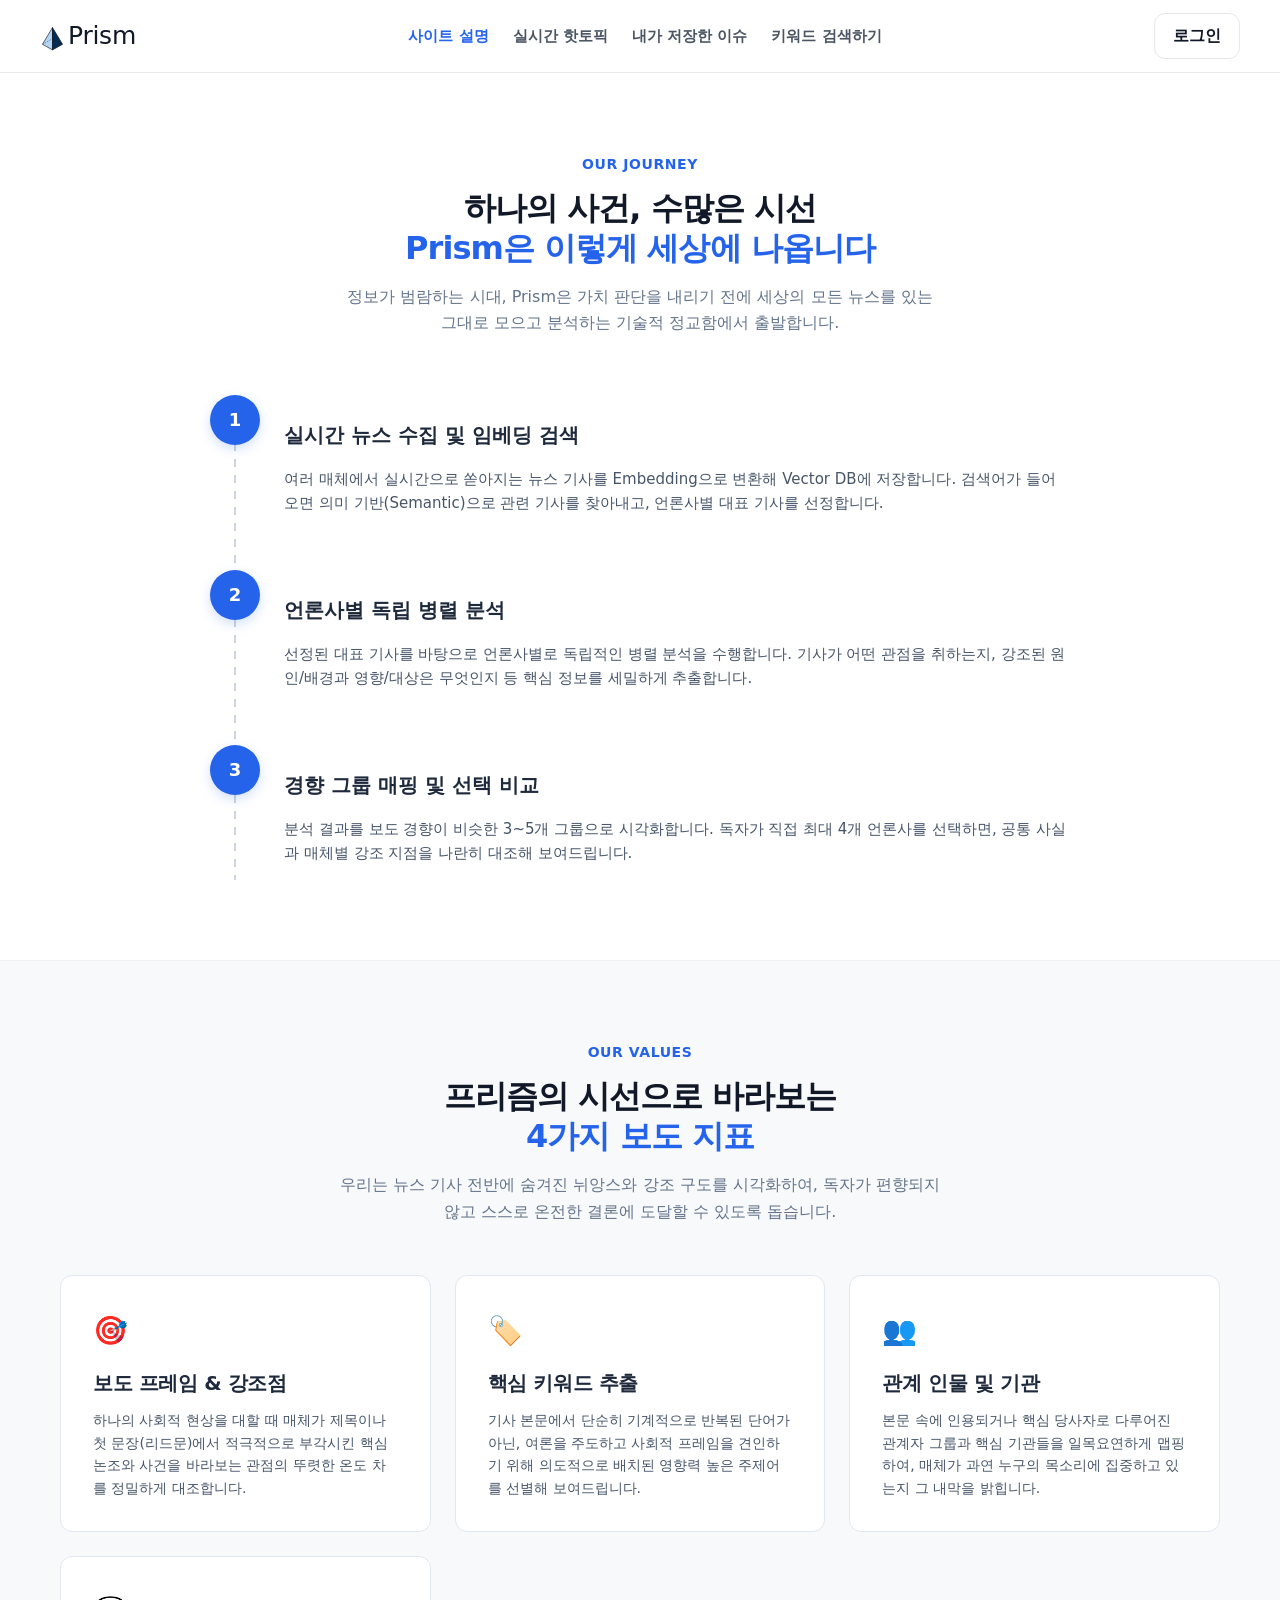
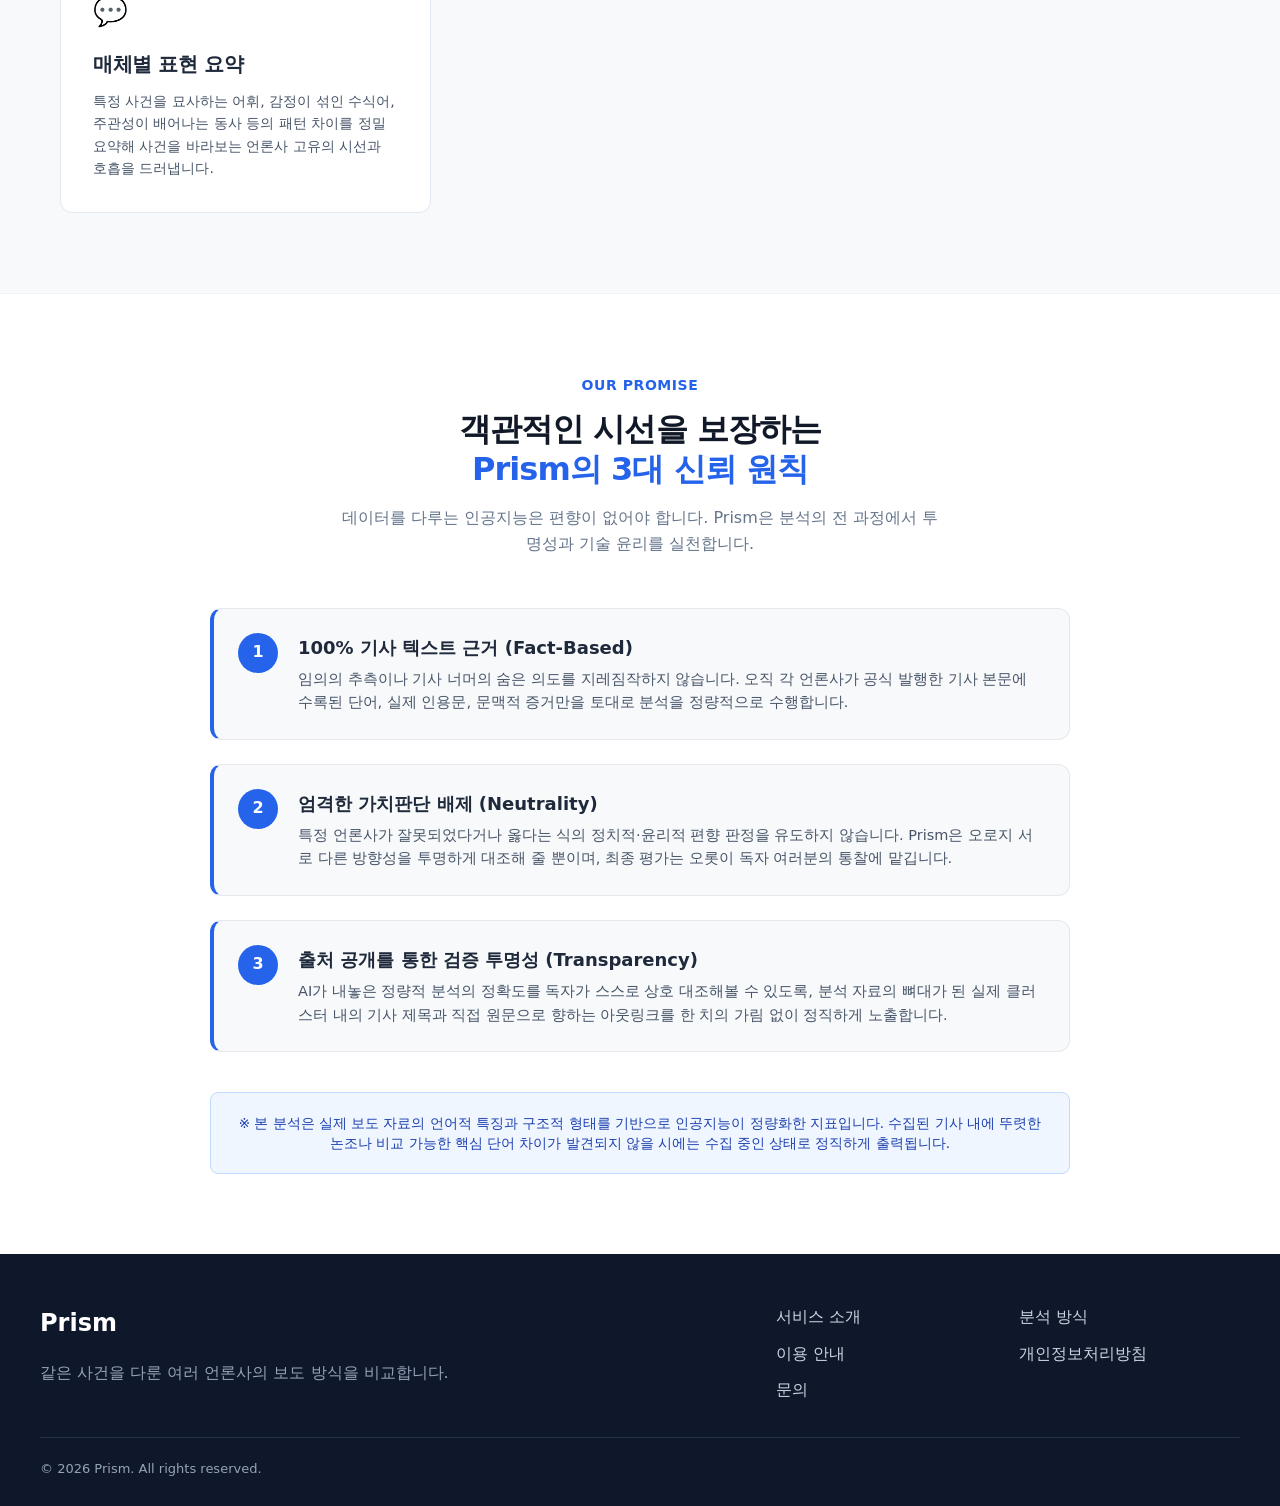
==== commit 184a616b: "Merge remote-tracking branch 'origin/main' into feature/event-grouping-pipeline # Conflicts: #	.giti" ====
--- a/about.html
+++ b/about.html
@@ -16,10 +16,11 @@
       <img src="./assets/logos/prism-icon.svg" alt="" width="25" height="25">
       Prism
     </a>
-    <nav class="nav" data-nav aria-label="주요 메뉴">
-      <a href="about.html" style="font-weight: 700; color: #2563eb;">사이트 소개</a>
+    <nav class="nav" data-nav aria-label="주요 메뉴" style="display: flex; align-items: center; gap: 24px;">
+      <a href="about.html" style="font-weight: 700; color: #2563eb;">사이트 설명</a>
       <a href="index.html#topics" style="font-weight: 700;">실시간 핫토픽</a>
       <a href="index.html#saved-section" style="font-weight: 700;">내가 저장한 이슈</a>
+      <a href="index.html" style="font-weight: 700;">키워드 검색하기</a>
     </nav>
     <div class="header-actions">
       <button class="btn btn-secondary" id="btn-login-nav">로그인</button>
@@ -41,12 +42,12 @@
       </p>
 
       <div class="timeline-flow" style="display: flex; flex-direction: column; gap: 40px; position: relative;">
+        <div style="position: absolute; left: 24px; top: 0; bottom: 0; width: 2px; background: repeating-linear-gradient(to bottom, #cbd5e1 0px, #cbd5e1 8px, transparent 8px, transparent 16px); z-index: 1;"></div>
+
         <div style="display: flex; gap: 24px; position: relative; z-index: 2;">
-          <div style="position: absolute; left: 24px; top: 50px; bottom: -65px; width: 2px; background: repeating-linear-gradient(to bottom, #cbd5e1 0px, #cbd5e1 8px, transparent 8px, transparent 16px); z-index: 1;"></div>
           <div style="width: 50px; height: 50px; background: #2563eb; color: #fff; border-radius: 50%; display: flex; align-items: center; justify-content: center; font-weight: bold; font-size: 18px; flex-shrink: 0; box-shadow: 0 4px 12px rgba(37,99,235,0.2);">1</div>
           <div style="padding-top: 4px;">
-            <h3 style="font-size: 20px; font-weight: 700; color: #1e293b; margin-bottom: 8px;">실시간 뉴스 수집 및 임베딩 검색</h3>  
-        
+            <h3 style="font-size: 20px; font-weight: 700; color: #1e293b; margin-bottom: 8px;">실시간 뉴스 수집 및 임베딩 검색</h3>
             <p style="color: #475569; line-height: 1.6; font-size: 15px;">
               여러 매체에서 실시간으로 쏟아지는 뉴스 기사를 Embedding으로 변환해 Vector DB에 저장합니다. 검색어가 들어오면 의미 기반(Semantic)으로 관련 기사를 찾아내고, 언론사별 대표 기사를 선정합니다.
             </p>
@@ -54,7 +55,6 @@
         </div>
 
         <div style="display: flex; gap: 24px; position: relative; z-index: 2;">
-          <div style="position: absolute; left: 24px; top: 50px; bottom: -65px; width: 2px; background: repeating-linear-gradient(to bottom, #cbd5e1 0px, #cbd5e1 8px, transparent 8px, transparent 16px); z-index: 1;"></div>
           <div style="width: 50px; height: 50px; background: #2563eb; color: #fff; border-radius: 50%; display: flex; align-items: center; justify-content: center; font-weight: bold; font-size: 18px; flex-shrink: 0; box-shadow: 0 4px 12px rgba(37,99,235,0.2);">2</div>
           <div style="padding-top: 4px;">
             <h3 style="font-size: 20px; font-weight: 700; color: #1e293b; margin-bottom: 8px;">언론사별 독립 병렬 분석</h3>
@@ -88,7 +88,7 @@
         우리는 뉴스 기사 전반에 숨겨진 뉘앙스와 강조 구도를 시각화하여, 독자가 편향되지 않고 스스로 온전한 결론에 도달할 수 있도록 돕습니다.
       </p>
 
-      <div class="grid-2" style="display: grid; grid-template-columns: repeat(2, 1fr); gap: 24px; max-width: 760px; margin: 0 auto;">
+      <div class="grid-2" style="display: grid; grid-template-columns: repeat(auto-fit, minmax(340px, 1fr)); gap: 24px;">
         <article class="card" style="background: #fff; padding: 32px; border-radius: 12px; border: 1px solid #e2e8f0; box-sizing: border-box;">
           <div style="font-size: 28px; margin-bottom: 16px;">🎯</div>
           <h3 style="font-size: 20px; font-weight: 700; color: #1e293b; margin-bottom: 12px;">보도 프레임 & 강조점</h3>
@@ -182,8 +182,11 @@
         <p class="footer-desc">같은 사건을 다룬 여러 언론사의 보도 방식을 비교합니다.</p>
       </div>
       <div class="footer-links">
-        <a href="about.html">서비스 소개</a>
-        <a href="mailto:jsw5855@naver.com">문의</a>
+        <a href="index.html">서비스 소개</a>
+        <a href="about.html">분석 방식</a>
+        <a href="#">이용 안내</a>
+        <a href="#">개인정보처리방침</a>
+        <a href="#">문의</a>
       </div>
     </div>
     <div class="footer-bottom">© 2026 Prism. All rights reserved.</div>
--- a/styles.css
+++ b/styles.css
@@ -51,7 +51,7 @@
 .header-inner { height: 72px; display: flex; align-items: center; justify-content: space-between; gap: 24px; }
 .logo { display: inline-flex; align-items: center; gap: 3px; font-size: 25px; font-weight: 500; letter-spacing: -.01em; color: var(--text); }
 .logo img { width: 25px; height: 25px; display: block; margin-top: 5px; }
-.nav { display: flex; align-items: center; gap: 44px; }
+.nav { display: flex; align-items: center; gap: 36px; }
 .nav a { color: var(--text-2); font-weight: 700; font-size: 15px; }
 .nav a:hover, .nav a[aria-current="page"] { color: var(--primary); }
 .header-actions { display: flex; align-items: center; gap: 10px; }
@@ -324,7 +324,7 @@
 .hero .hero-search {
   width: 100%;
   max-width: 760px;
-  margin: 20px auto 0;
+  margin: 48px auto 0;
   padding: 10px;
   border: none;
   border-radius: 18px;
@@ -662,7 +662,7 @@
 ========================= */
 
 [data-featured-issues] .card {
-  min-height: 280px;
+  min-height: 390px;
 }
 
 /* 제목 아래 회색 이슈 요약문만 3줄로 제한한다. */
@@ -998,14 +998,6 @@
 .related-keywords { margin-bottom: 20px; }
 .related-keywords strong { display: block; margin-bottom: 10px; font-size: 14px; }
 
-.keyword-select-guide { padding: 24px 0; }
-.keyword-select-guide p {
-  margin: 0 0 16px;
-  color: var(--muted);
-  font-size: 14px;
-  line-height: 1.6;
-}
-
 .chip-row { display: flex; flex-wrap: wrap; gap: 8px; }
 .chip {
   padding: 6px 12px;
@@ -1117,9 +1109,4 @@
 
 @keyframes prism-spin {
   to { transform: rotate(360deg); }
-}
-
-/* hero 섹션 밖으로 나온 검색 결과 영역의 위아래 여백 */
-#search-results.container {
-  padding: 32px 0 60px;
-}
+}
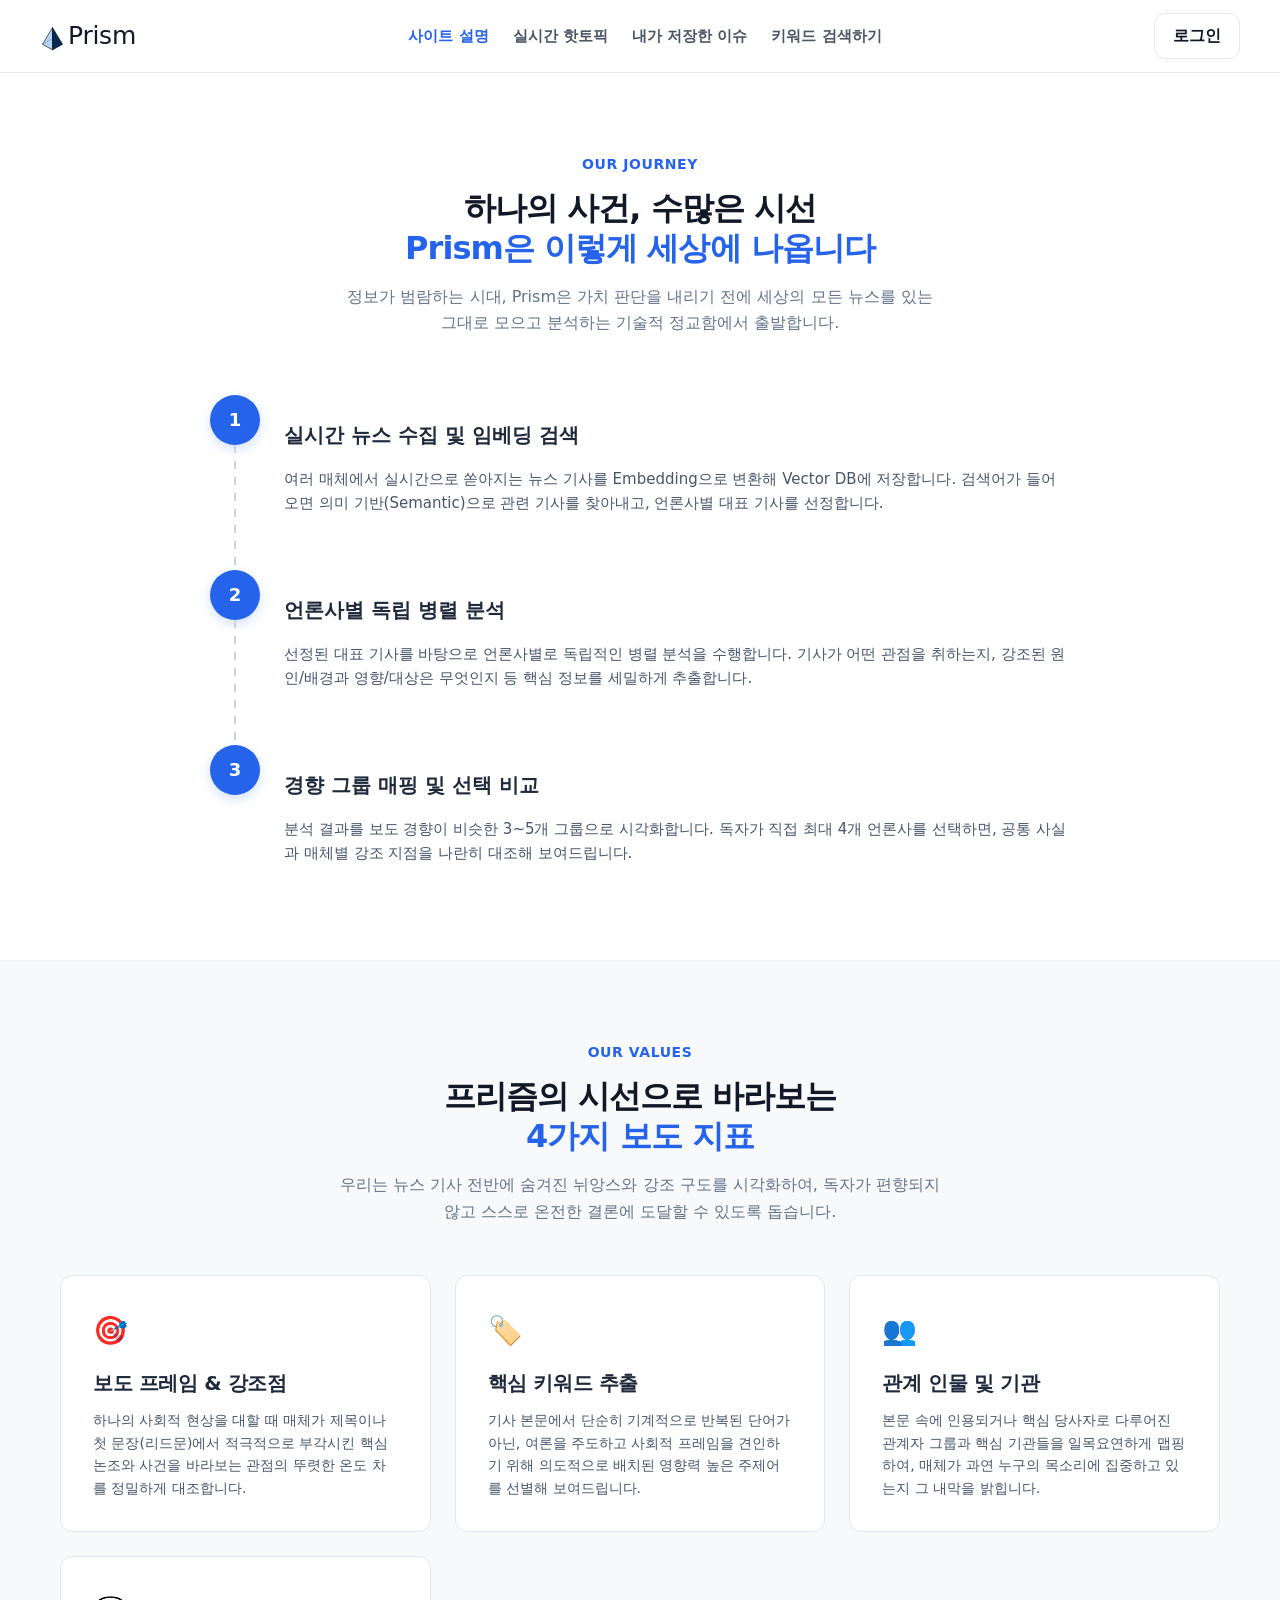
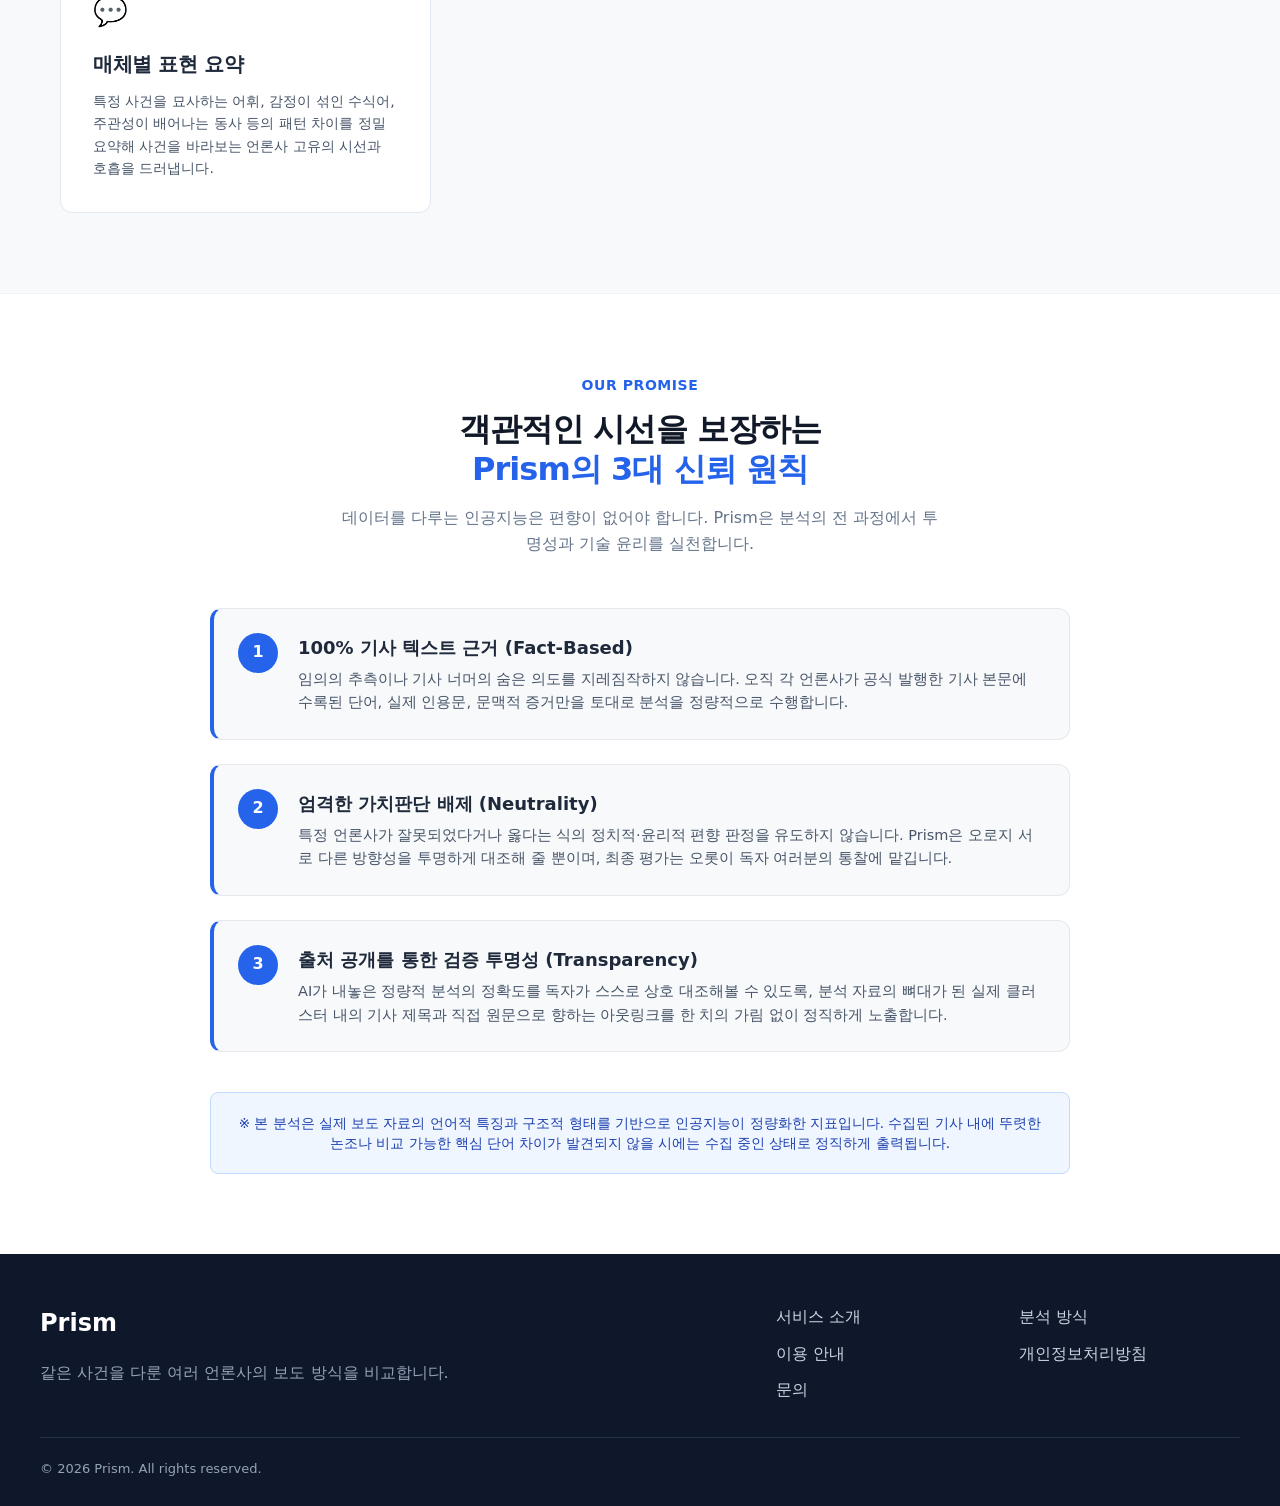
==== commit e092b1be: "fix: 소개 페이지 타임라인 마지막 항목 아래 점선 제거" ====
--- a/about.html
+++ b/about.html
@@ -42,12 +42,12 @@
       </p>
 
       <div class="timeline-flow" style="display: flex; flex-direction: column; gap: 40px; position: relative;">
-        <div style="position: absolute; left: 24px; top: 0; bottom: 0; width: 2px; background: repeating-linear-gradient(to bottom, #cbd5e1 0px, #cbd5e1 8px, transparent 8px, transparent 16px); z-index: 1;"></div>
-
         <div style="display: flex; gap: 24px; position: relative; z-index: 2;">
+          <div style="position: absolute; left: 24px; top: 50px; bottom: -65px; width: 2px; background: repeating-linear-gradient(to bottom, #cbd5e1 0px, #cbd5e1 8px, transparent 8px, transparent 16px); z-index: 1;"></div>
           <div style="width: 50px; height: 50px; background: #2563eb; color: #fff; border-radius: 50%; display: flex; align-items: center; justify-content: center; font-weight: bold; font-size: 18px; flex-shrink: 0; box-shadow: 0 4px 12px rgba(37,99,235,0.2);">1</div>
           <div style="padding-top: 4px;">
-            <h3 style="font-size: 20px; font-weight: 700; color: #1e293b; margin-bottom: 8px;">실시간 뉴스 수집 및 임베딩 검색</h3>
+            <h3 style="font-size: 20px; font-weight: 700; color: #1e293b; margin-bottom: 8px;">실시간 뉴스 수집 및 임베딩 검색</h3>  
+        
             <p style="color: #475569; line-height: 1.6; font-size: 15px;">
               여러 매체에서 실시간으로 쏟아지는 뉴스 기사를 Embedding으로 변환해 Vector DB에 저장합니다. 검색어가 들어오면 의미 기반(Semantic)으로 관련 기사를 찾아내고, 언론사별 대표 기사를 선정합니다.
             </p>
@@ -55,6 +55,7 @@
         </div>
 
         <div style="display: flex; gap: 24px; position: relative; z-index: 2;">
+          <div style="position: absolute; left: 24px; top: 50px; bottom: -65px; width: 2px; background: repeating-linear-gradient(to bottom, #cbd5e1 0px, #cbd5e1 8px, transparent 8px, transparent 16px); z-index: 1;"></div>
           <div style="width: 50px; height: 50px; background: #2563eb; color: #fff; border-radius: 50%; display: flex; align-items: center; justify-content: center; font-weight: bold; font-size: 18px; flex-shrink: 0; box-shadow: 0 4px 12px rgba(37,99,235,0.2);">2</div>
           <div style="padding-top: 4px;">
             <h3 style="font-size: 20px; font-weight: 700; color: #1e293b; margin-bottom: 8px;">언론사별 독립 병렬 분석</h3>
--- a/styles.css
+++ b/styles.css
@@ -324,7 +324,7 @@
 .hero .hero-search {
   width: 100%;
   max-width: 760px;
-  margin: 48px auto 0;
+  margin: 20px auto 0;
   padding: 10px;
   border: none;
   border-radius: 18px;
@@ -662,7 +662,7 @@
 ========================= */
 
 [data-featured-issues] .card {
-  min-height: 390px;
+  min-height: 280px;
 }
 
 /* 제목 아래 회색 이슈 요약문만 3줄로 제한한다. */
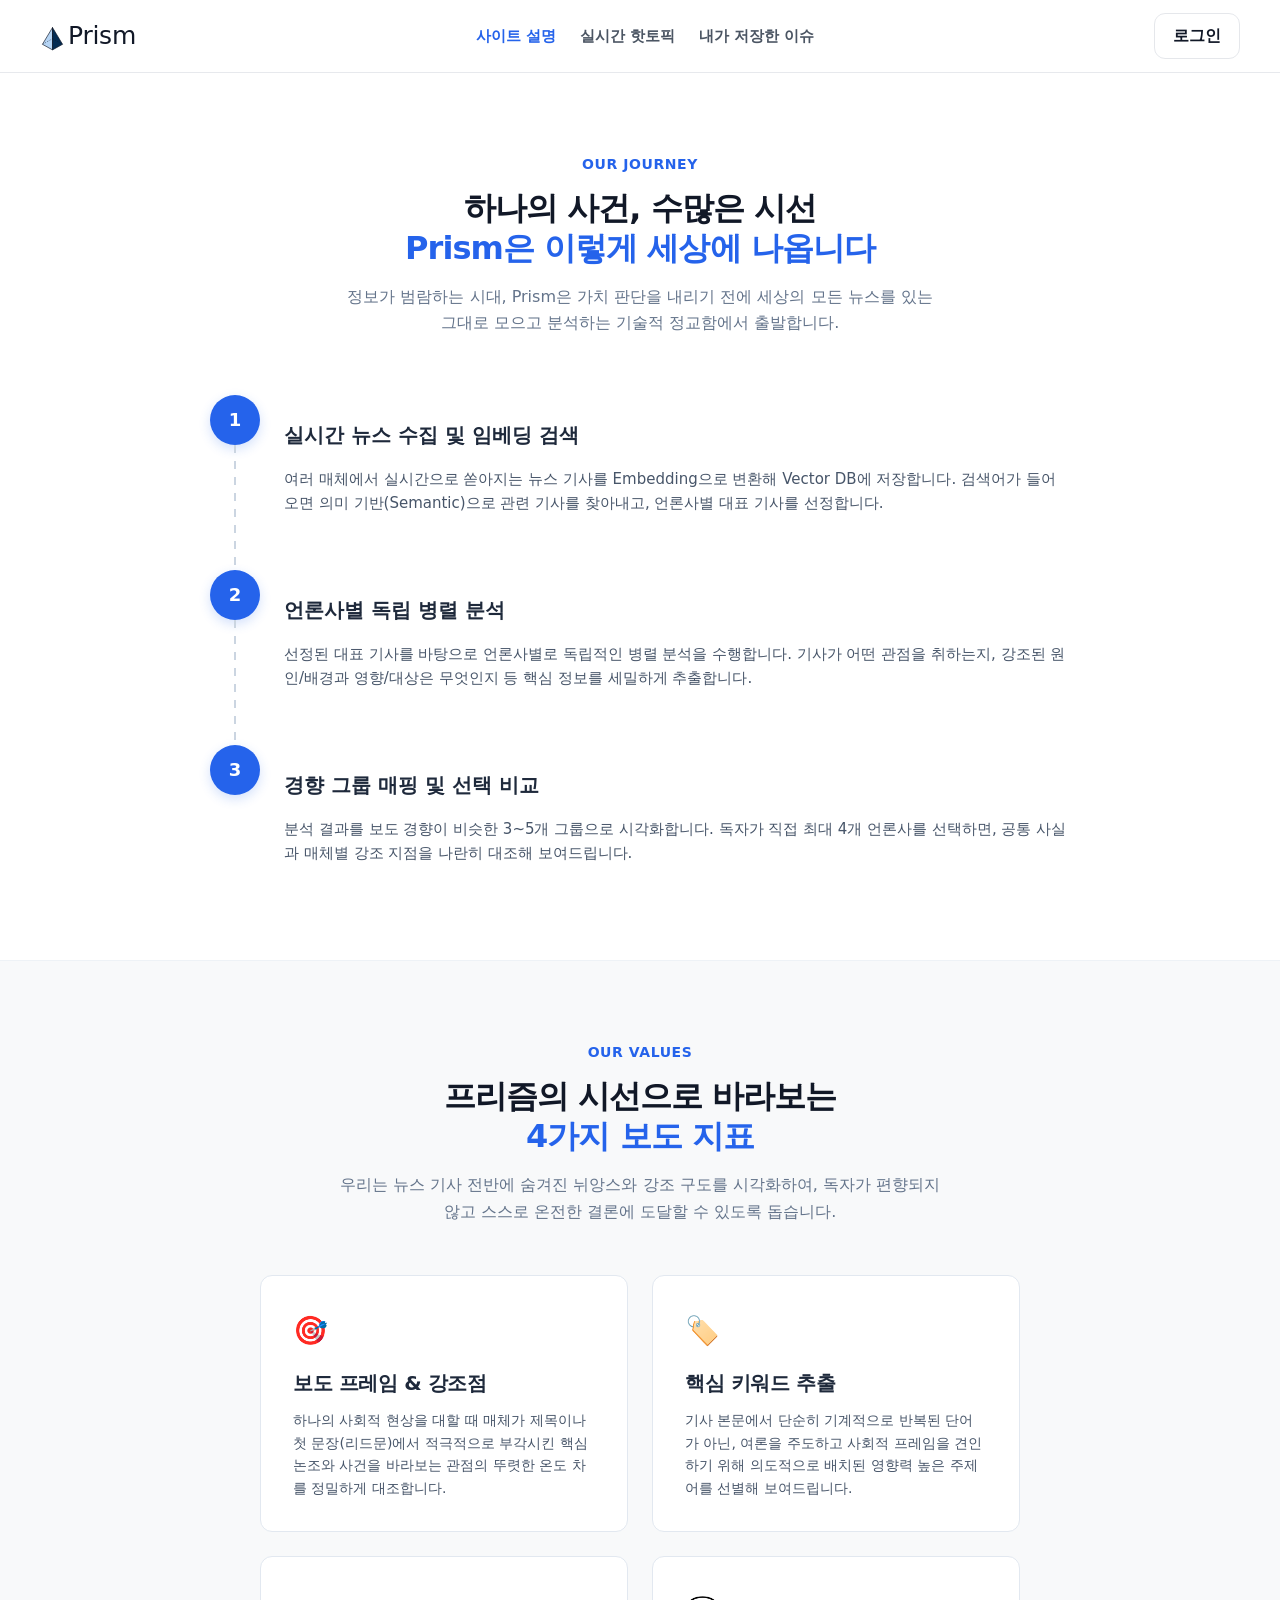
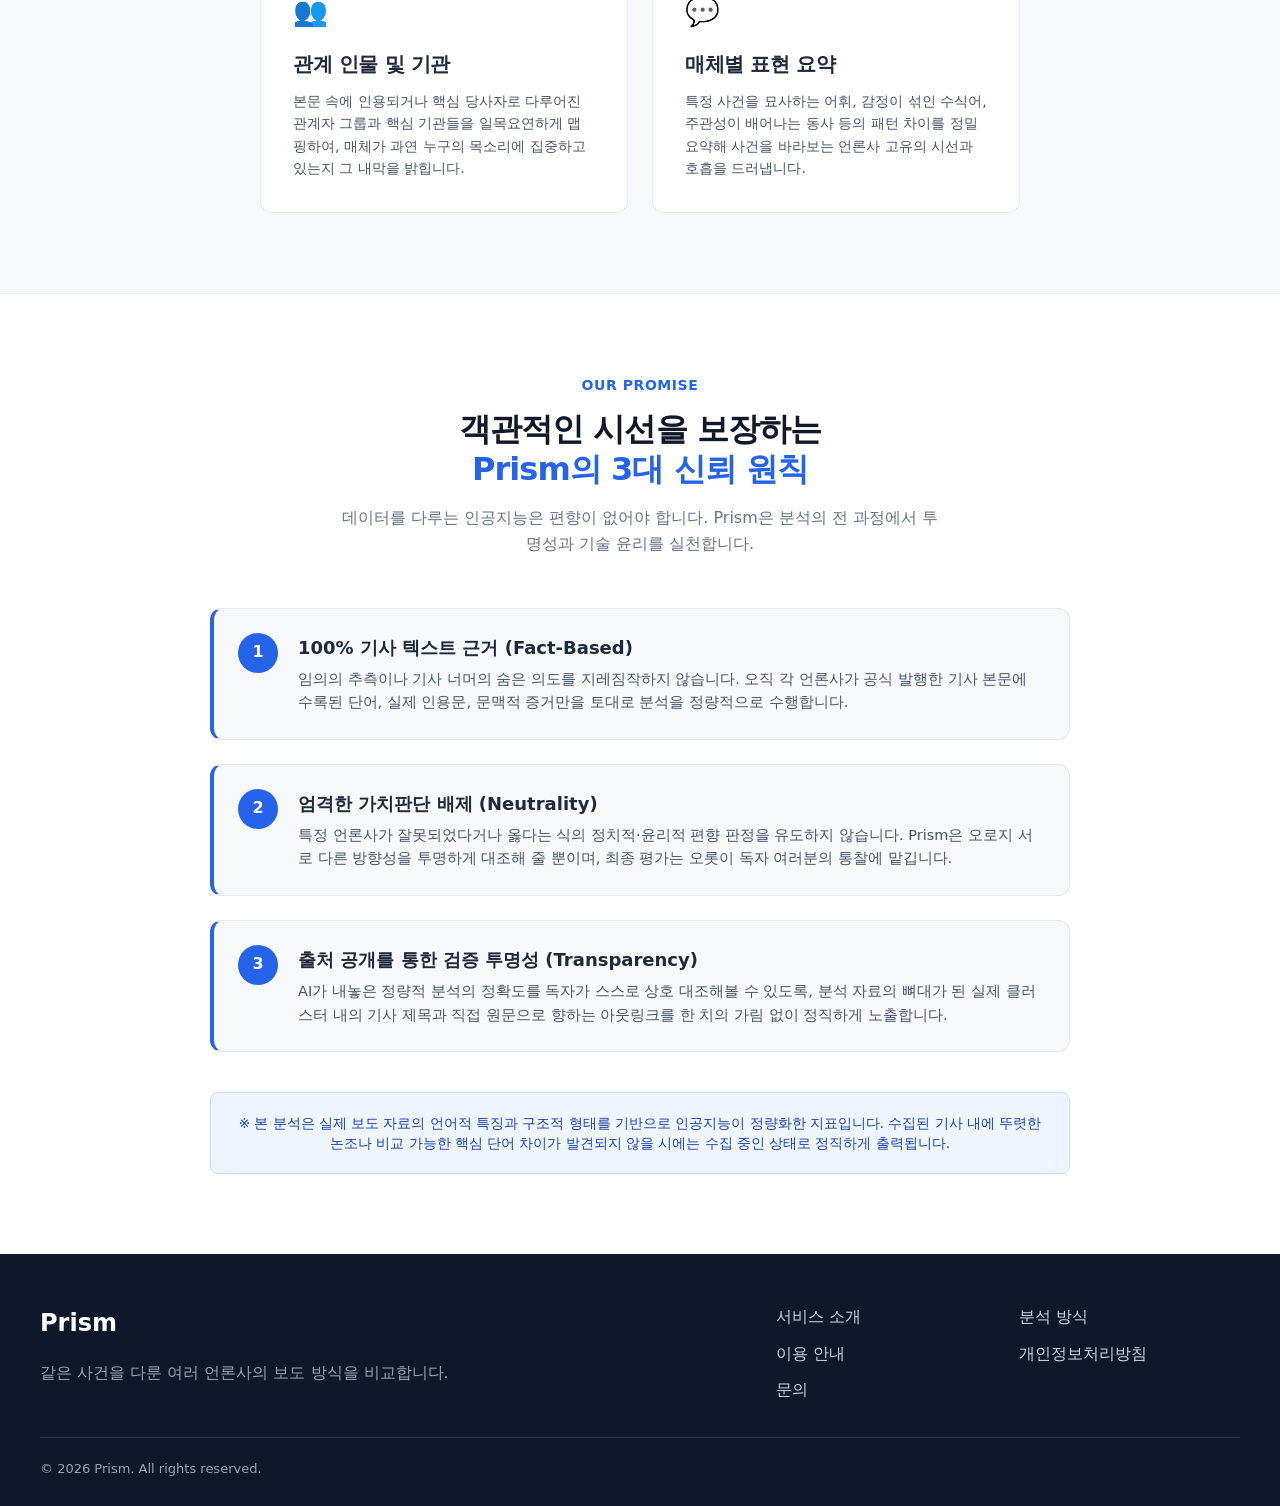
==== commit eac10c0d: "fix: 소개 페이지 4가지 보도 지표 카드 2x2 가운데 정렬" ====
--- a/about.html
+++ b/about.html
@@ -20,7 +20,6 @@
       <a href="about.html" style="font-weight: 700; color: #2563eb;">사이트 설명</a>
       <a href="index.html#topics" style="font-weight: 700;">실시간 핫토픽</a>
       <a href="index.html#saved-section" style="font-weight: 700;">내가 저장한 이슈</a>
-      <a href="index.html" style="font-weight: 700;">키워드 검색하기</a>
     </nav>
     <div class="header-actions">
       <button class="btn btn-secondary" id="btn-login-nav">로그인</button>
@@ -89,7 +88,7 @@
         우리는 뉴스 기사 전반에 숨겨진 뉘앙스와 강조 구도를 시각화하여, 독자가 편향되지 않고 스스로 온전한 결론에 도달할 수 있도록 돕습니다.
       </p>
 
-      <div class="grid-2" style="display: grid; grid-template-columns: repeat(auto-fit, minmax(340px, 1fr)); gap: 24px;">
+      <div class="grid-2" style="display: grid; grid-template-columns: repeat(2, 1fr); gap: 24px; max-width: 760px; margin: 0 auto;">
         <article class="card" style="background: #fff; padding: 32px; border-radius: 12px; border: 1px solid #e2e8f0; box-sizing: border-box;">
           <div style="font-size: 28px; margin-bottom: 16px;">🎯</div>
           <h3 style="font-size: 20px; font-weight: 700; color: #1e293b; margin-bottom: 12px;">보도 프레임 & 강조점</h3>
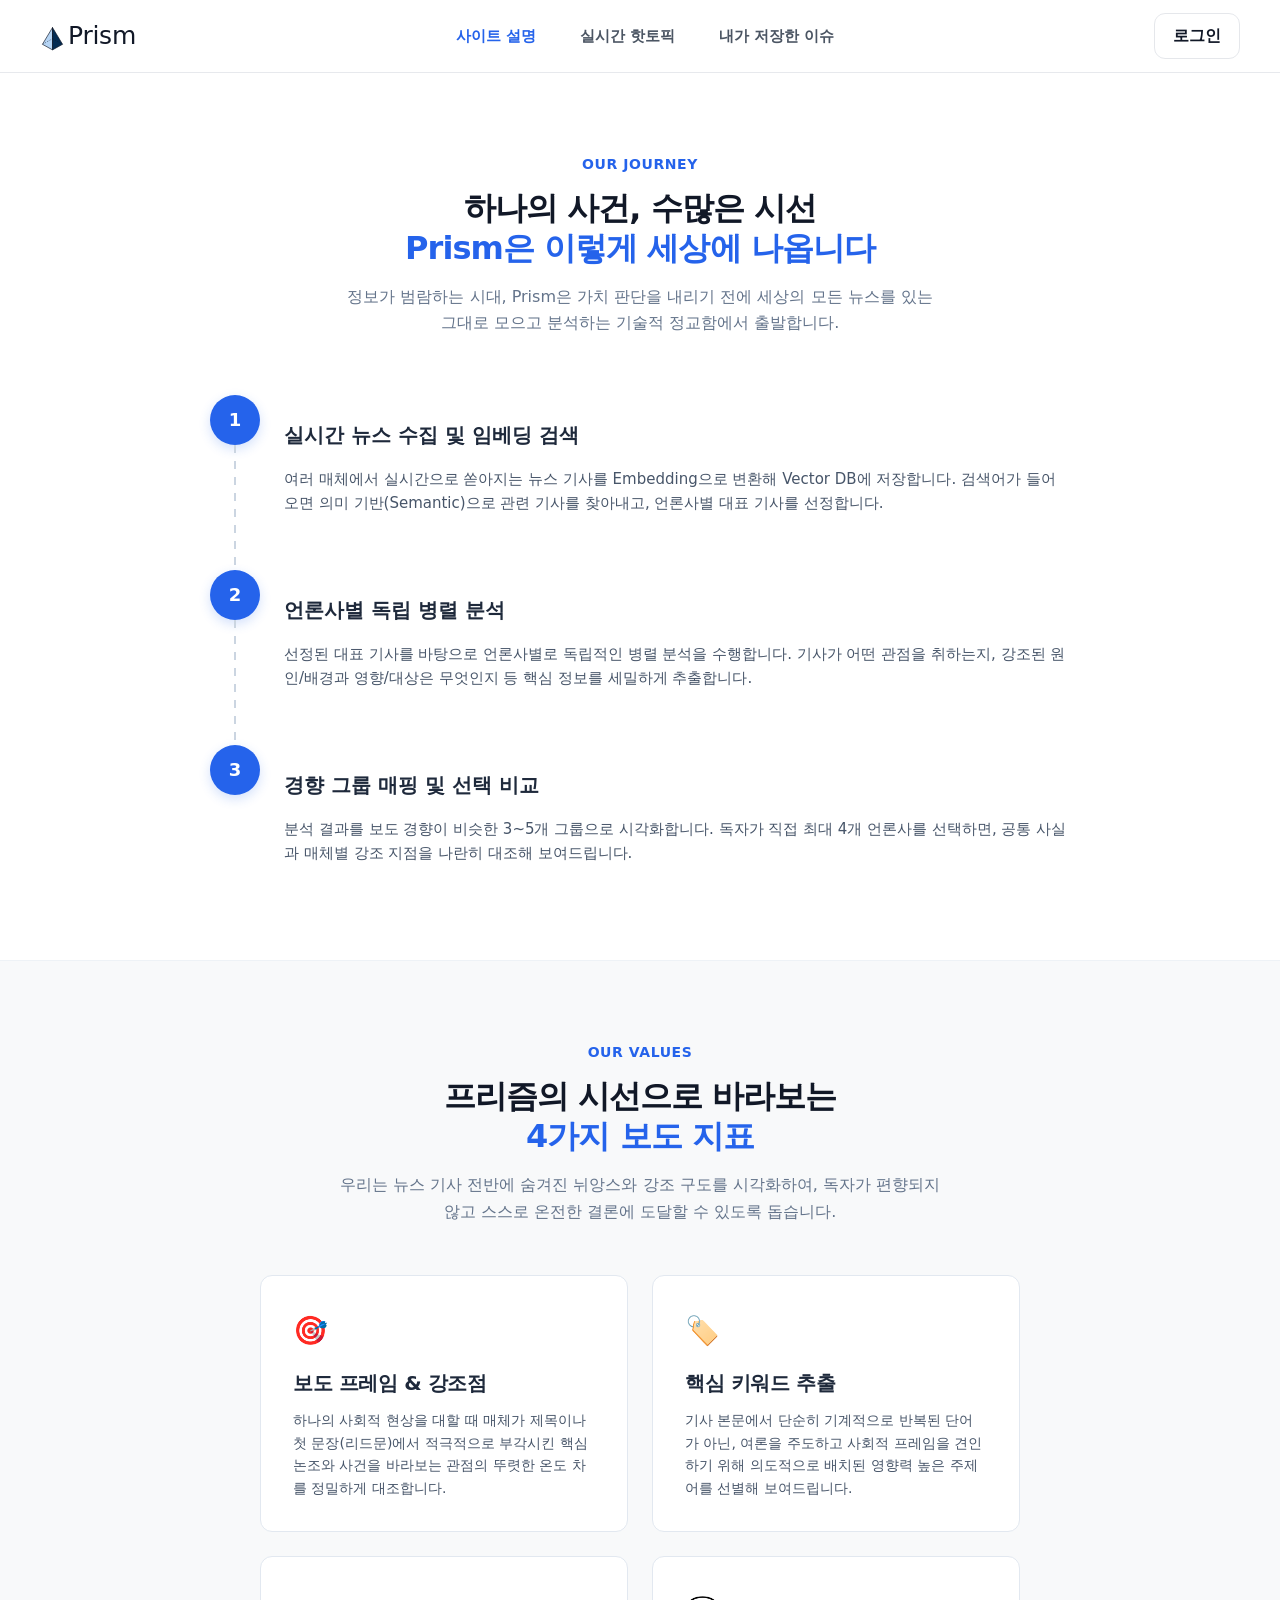
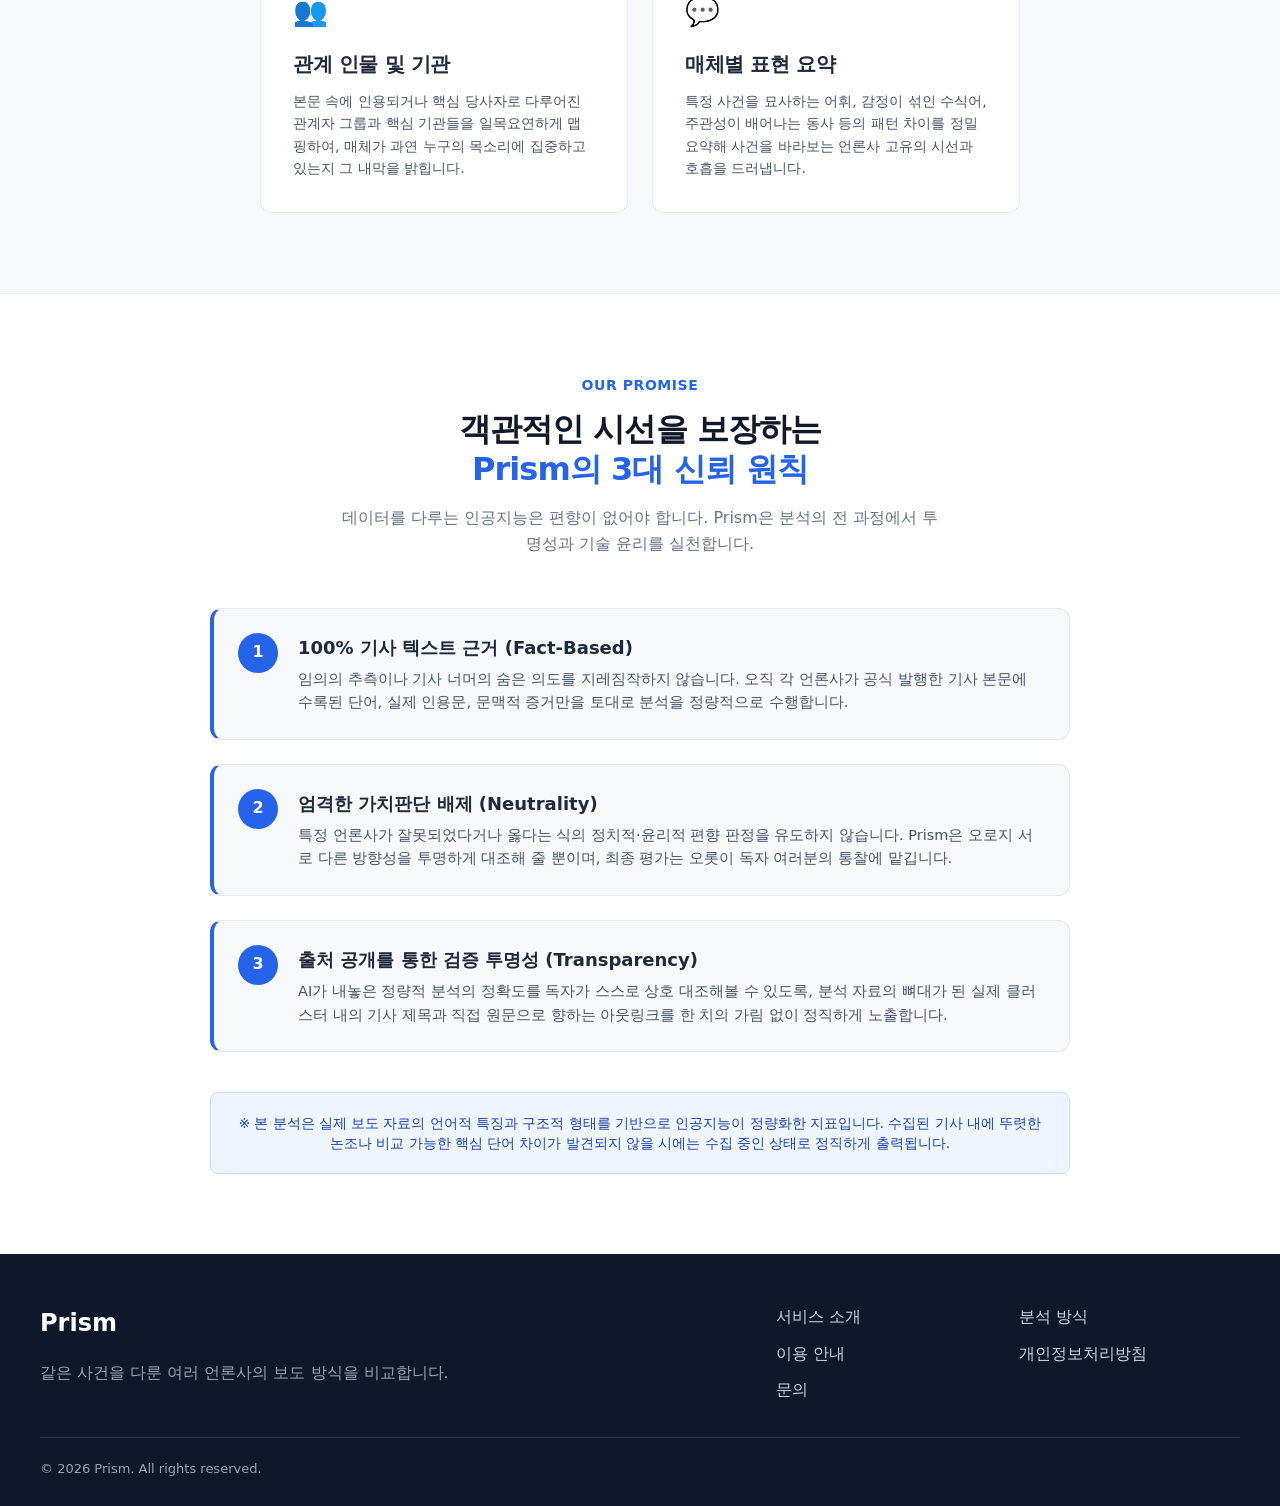
==== commit e38ef72e: "상단 바 메뉴 항목 간격 넓힘" ====
--- a/about.html
+++ b/about.html
@@ -16,7 +16,7 @@
       <img src="./assets/logos/prism-icon.svg" alt="" width="25" height="25">
       Prism
     </a>
-    <nav class="nav" data-nav aria-label="주요 메뉴" style="display: flex; align-items: center; gap: 24px;">
+    <nav class="nav" data-nav aria-label="주요 메뉴">
       <a href="about.html" style="font-weight: 700; color: #2563eb;">사이트 설명</a>
       <a href="index.html#topics" style="font-weight: 700;">실시간 핫토픽</a>
       <a href="index.html#saved-section" style="font-weight: 700;">내가 저장한 이슈</a>
--- a/styles.css
+++ b/styles.css
@@ -51,7 +51,7 @@
 .header-inner { height: 72px; display: flex; align-items: center; justify-content: space-between; gap: 24px; }
 .logo { display: inline-flex; align-items: center; gap: 3px; font-size: 25px; font-weight: 500; letter-spacing: -.01em; color: var(--text); }
 .logo img { width: 25px; height: 25px; display: block; margin-top: 5px; }
-.nav { display: flex; align-items: center; gap: 36px; }
+.nav { display: flex; align-items: center; gap: 44px; }
 .nav a { color: var(--text-2); font-weight: 700; font-size: 15px; }
 .nav a:hover, .nav a[aria-current="page"] { color: var(--primary); }
 .header-actions { display: flex; align-items: center; gap: 10px; }
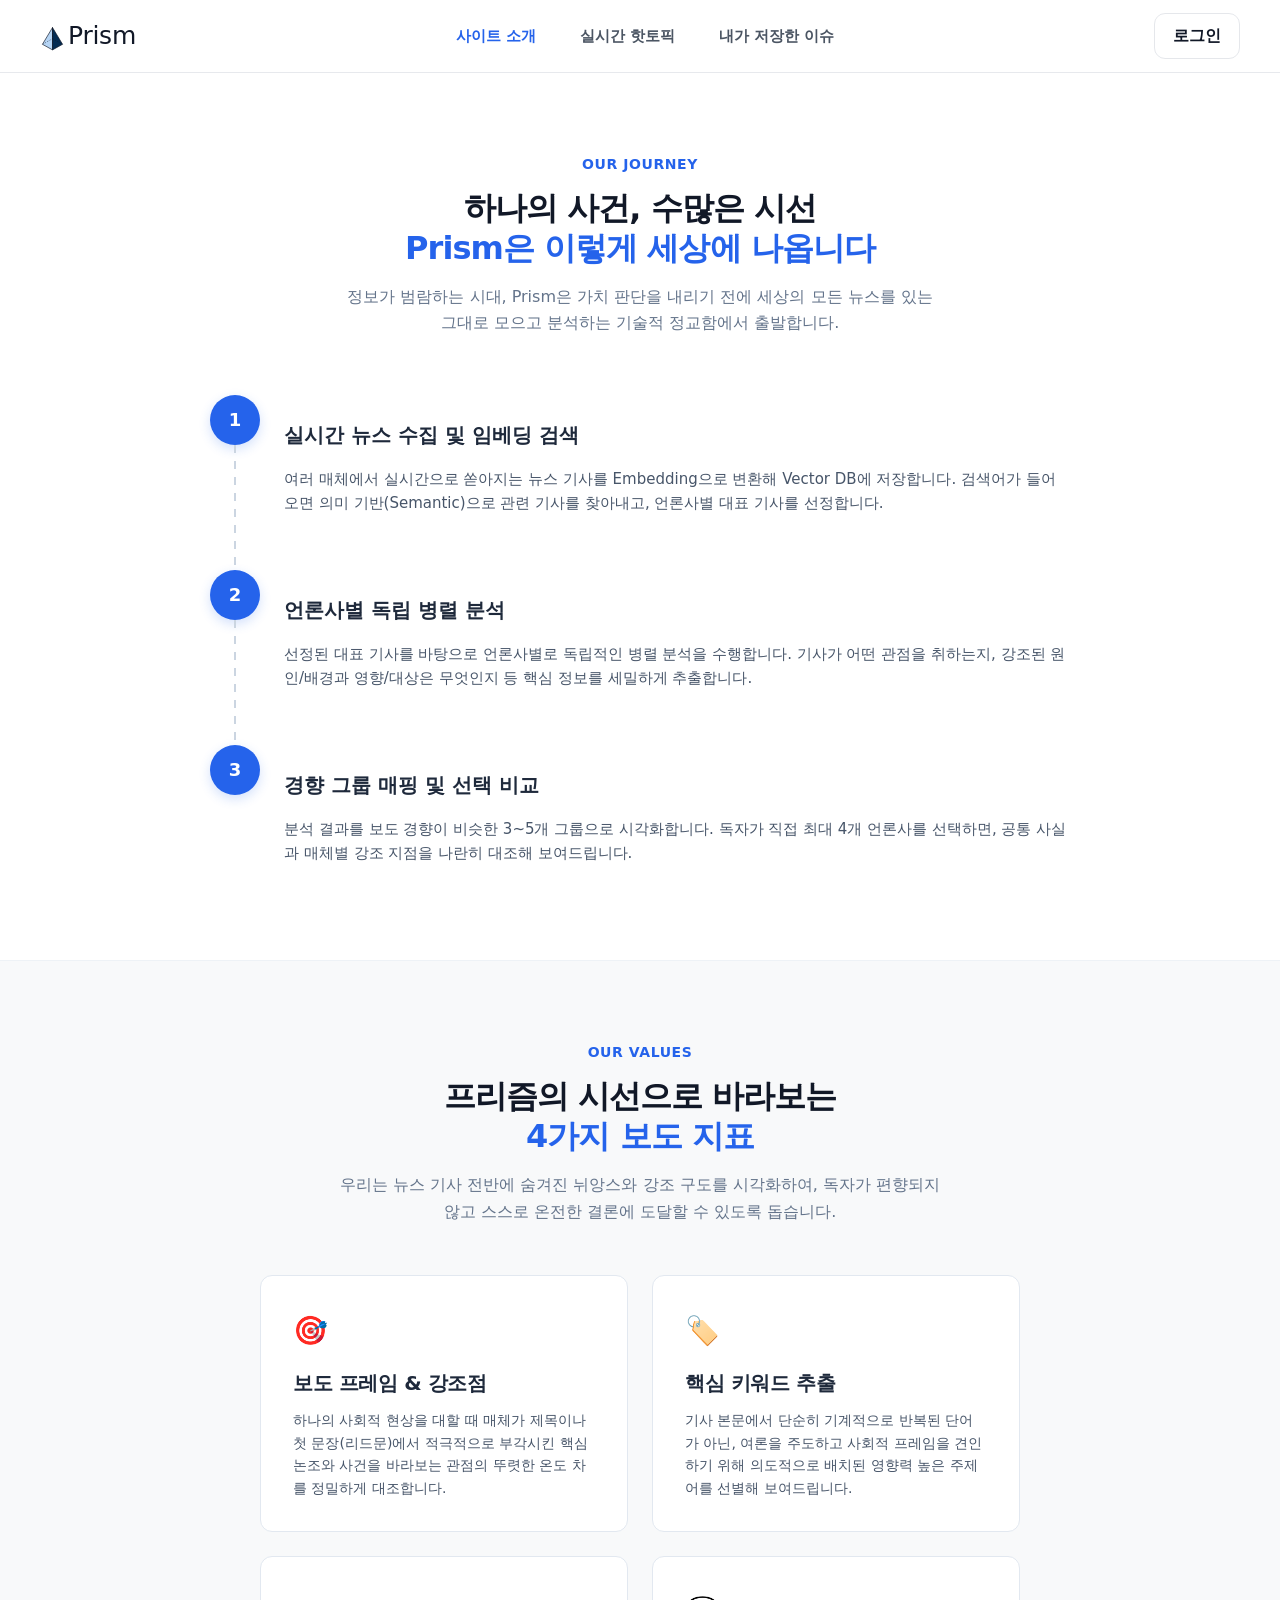
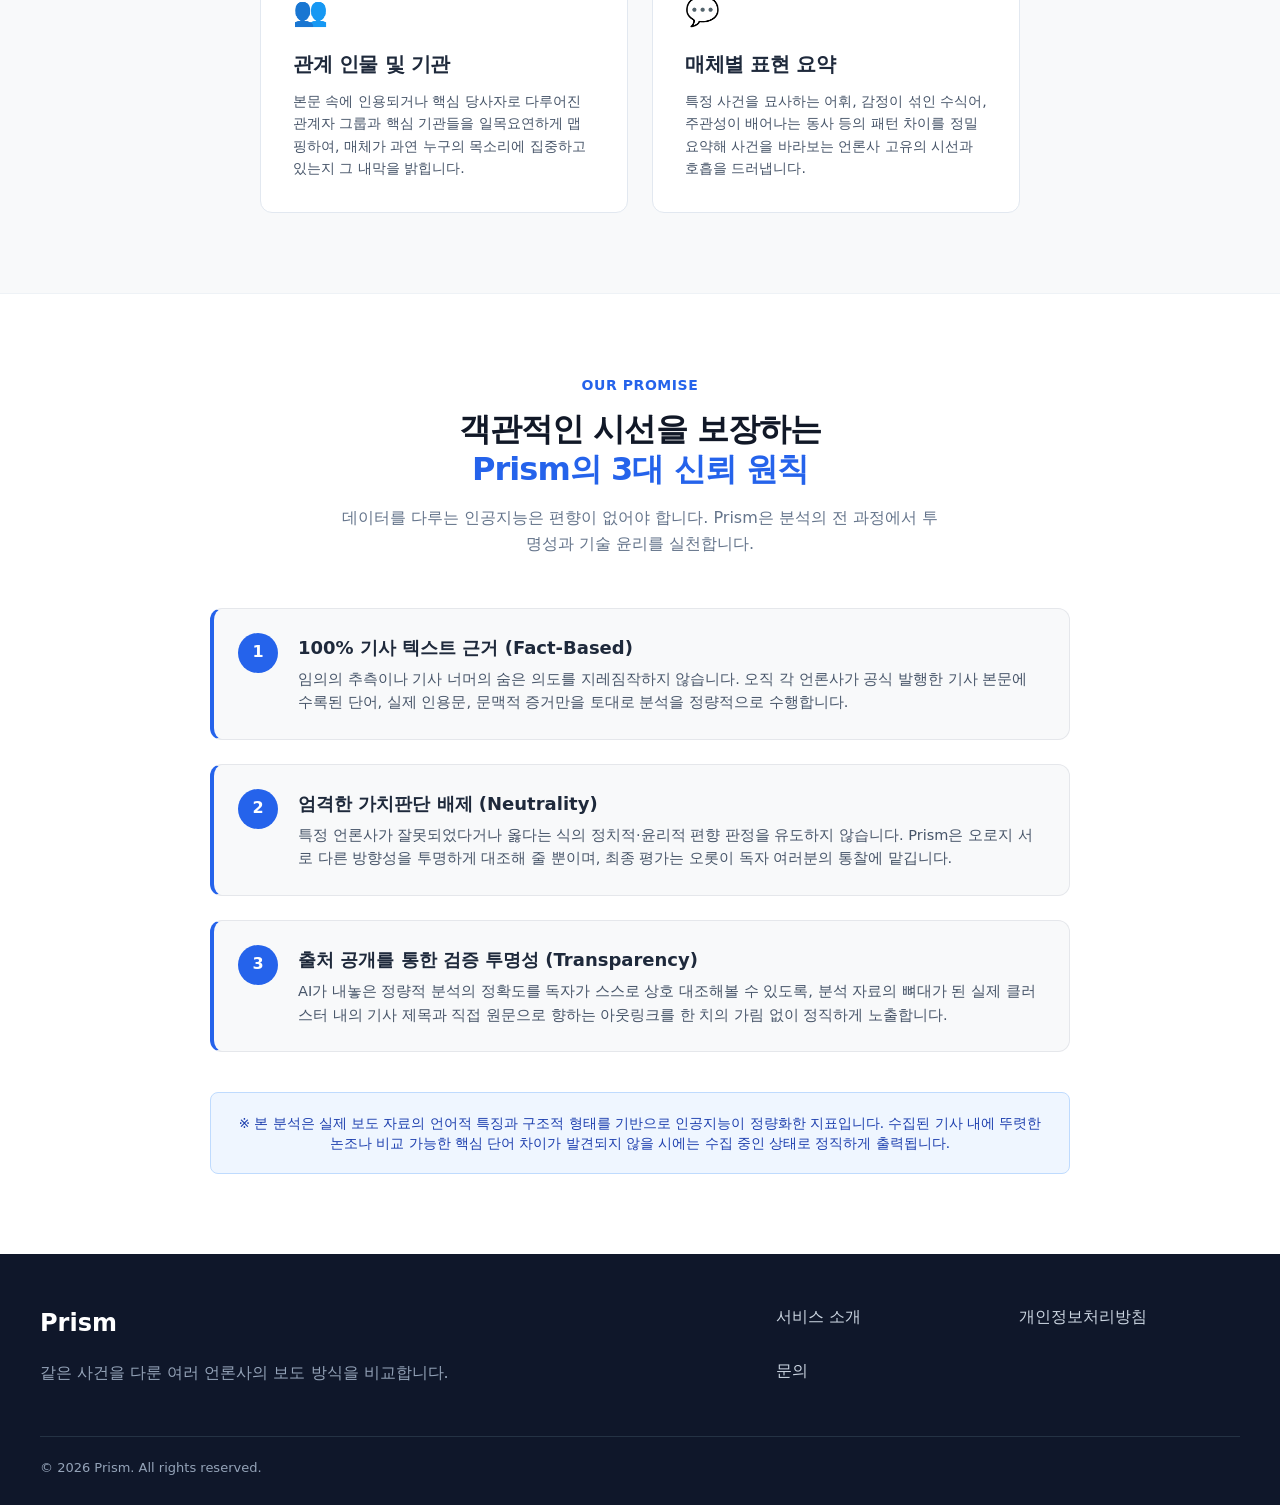
==== commit 84336892: "feat: footer 수정" ====
--- a/about.html
+++ b/about.html
@@ -17,7 +17,7 @@
       Prism
     </a>
     <nav class="nav" data-nav aria-label="주요 메뉴">
-      <a href="about.html" style="font-weight: 700; color: #2563eb;">사이트 설명</a>
+      <a href="about.html" style="font-weight: 700; color: #2563eb;">사이트 소개</a>
       <a href="index.html#topics" style="font-weight: 700;">실시간 핫토픽</a>
       <a href="index.html#saved-section" style="font-weight: 700;">내가 저장한 이슈</a>
     </nav>
@@ -182,9 +182,7 @@
         <p class="footer-desc">같은 사건을 다룬 여러 언론사의 보도 방식을 비교합니다.</p>
       </div>
       <div class="footer-links">
-        <a href="index.html">서비스 소개</a>
-        <a href="about.html">분석 방식</a>
-        <a href="#">이용 안내</a>
+        <a href="about.html">서비스 소개</a>
         <a href="#">개인정보처리방침</a>
         <a href="#">문의</a>
       </div>
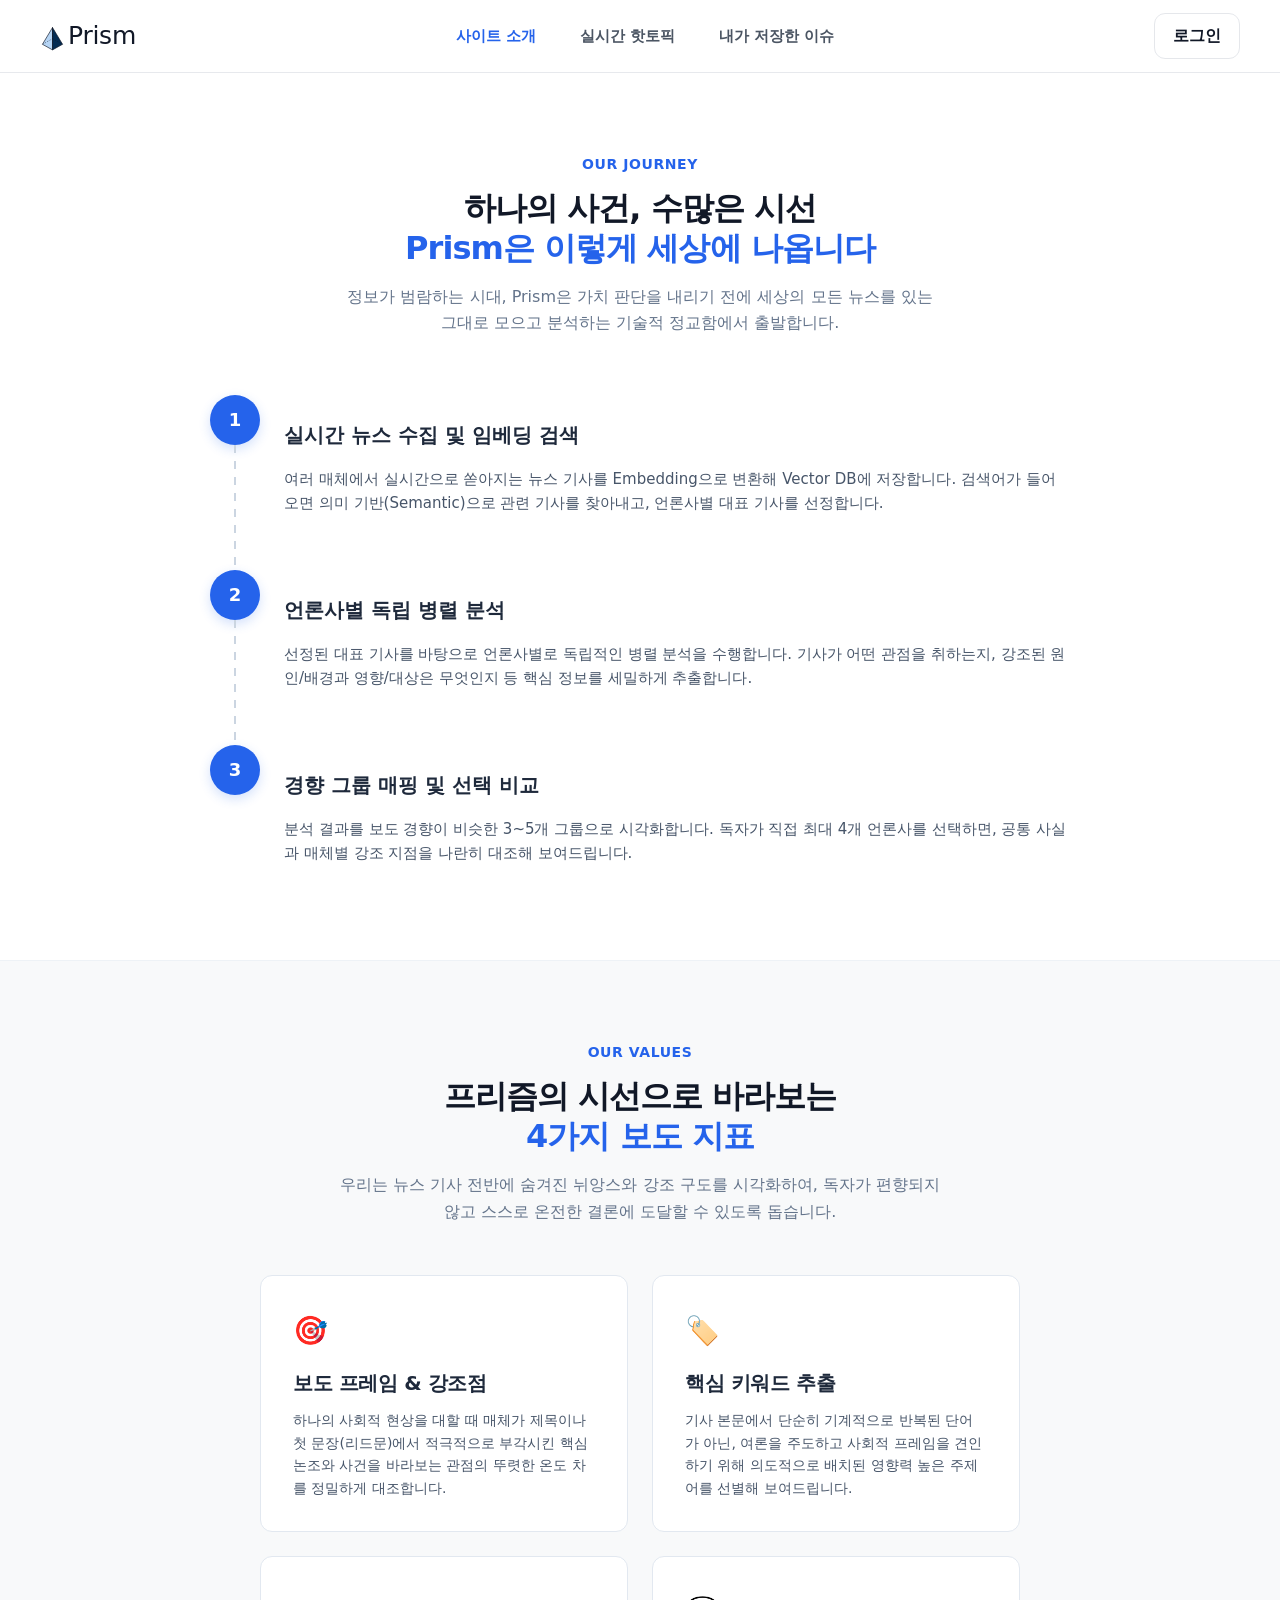
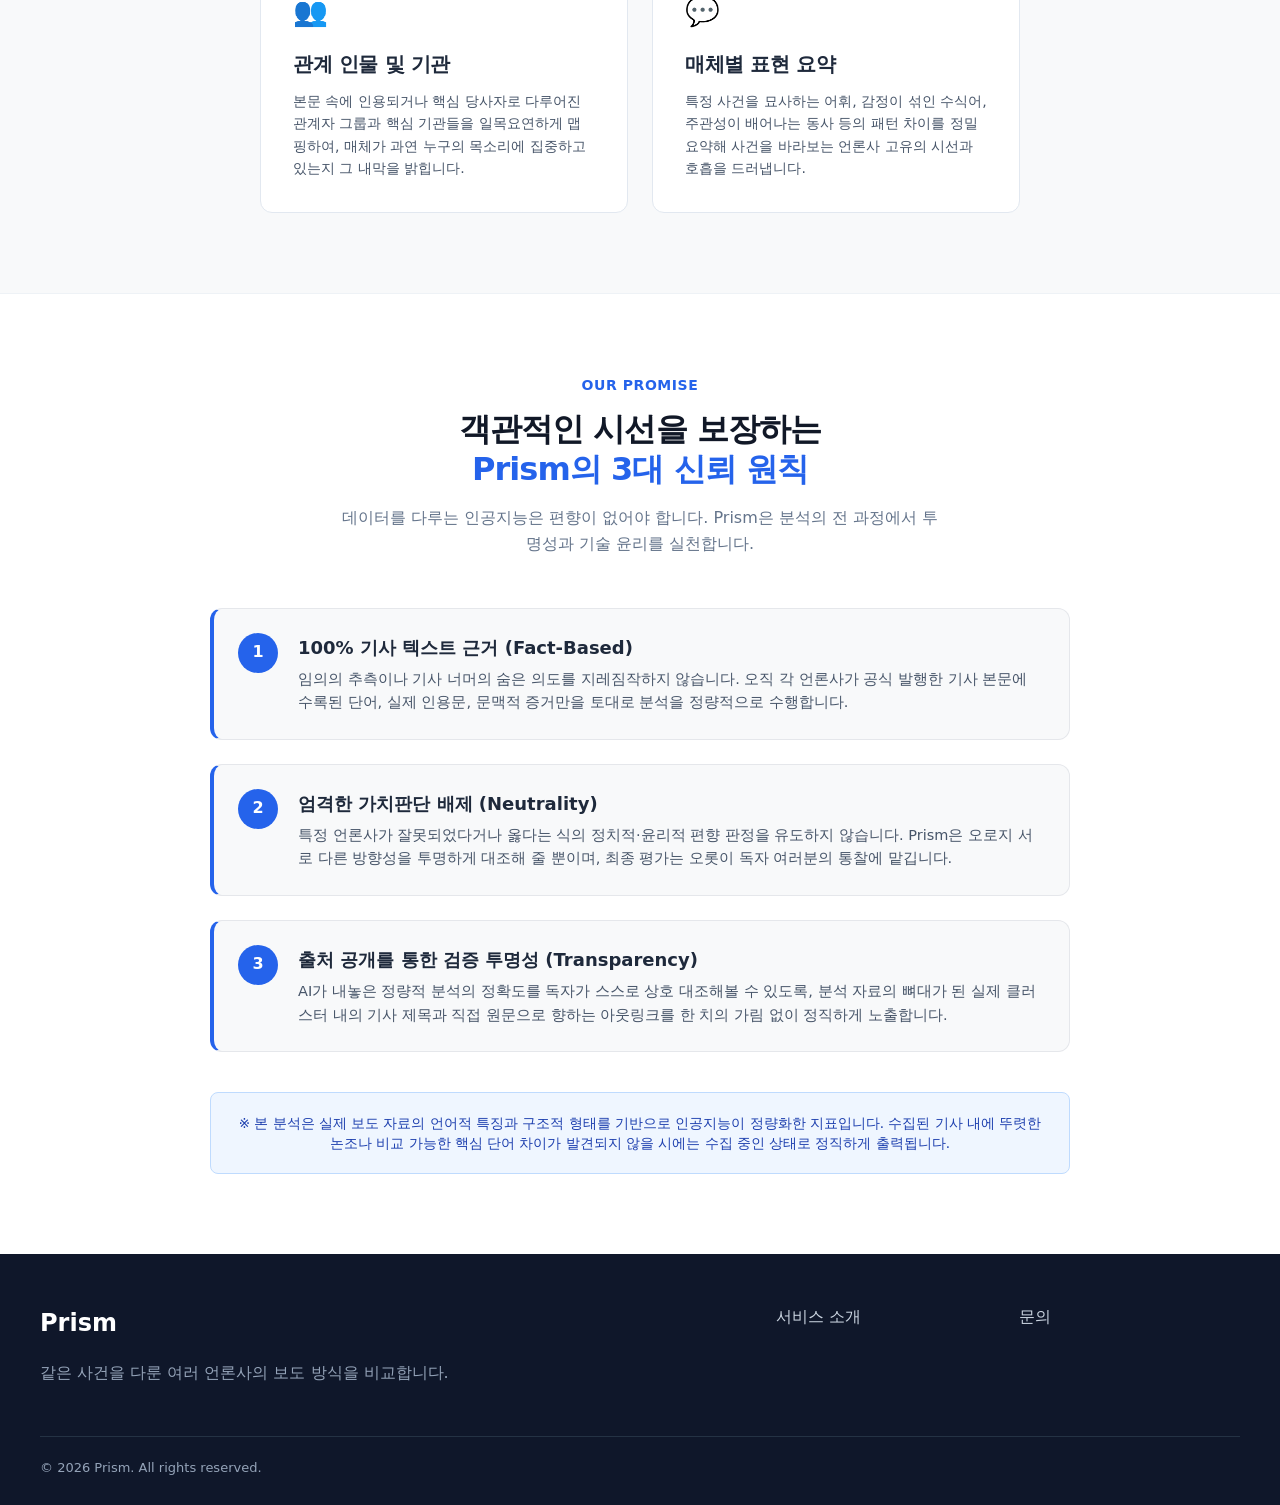
==== commit 3d8f45cc: "feat: footer 수정22" ====
--- a/about.html
+++ b/about.html
@@ -183,8 +183,7 @@
       </div>
       <div class="footer-links">
         <a href="about.html">서비스 소개</a>
-        <a href="#">개인정보처리방침</a>
-        <a href="#">문의</a>
+        <a href="mailto:jsw5855@naver.com">문의</a>
       </div>
     </div>
     <div class="footer-bottom">© 2026 Prism. All rights reserved.</div>
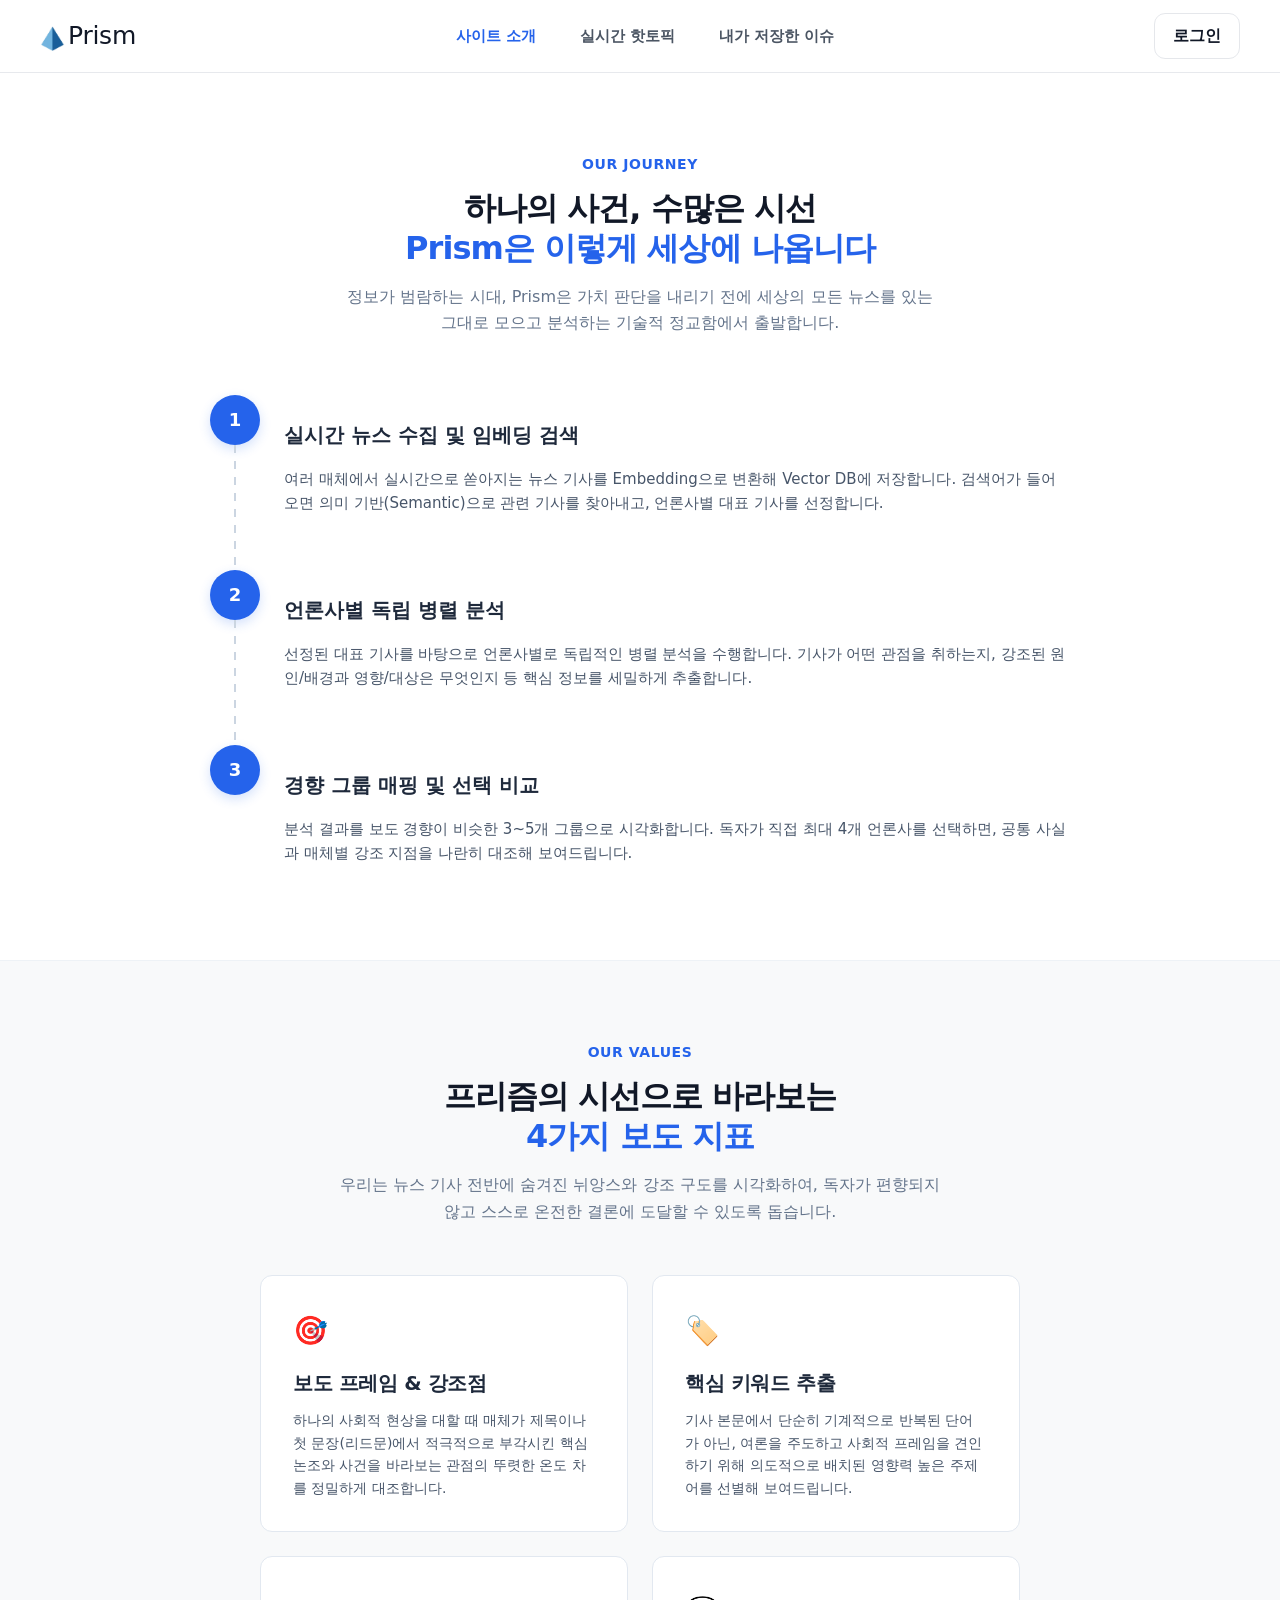
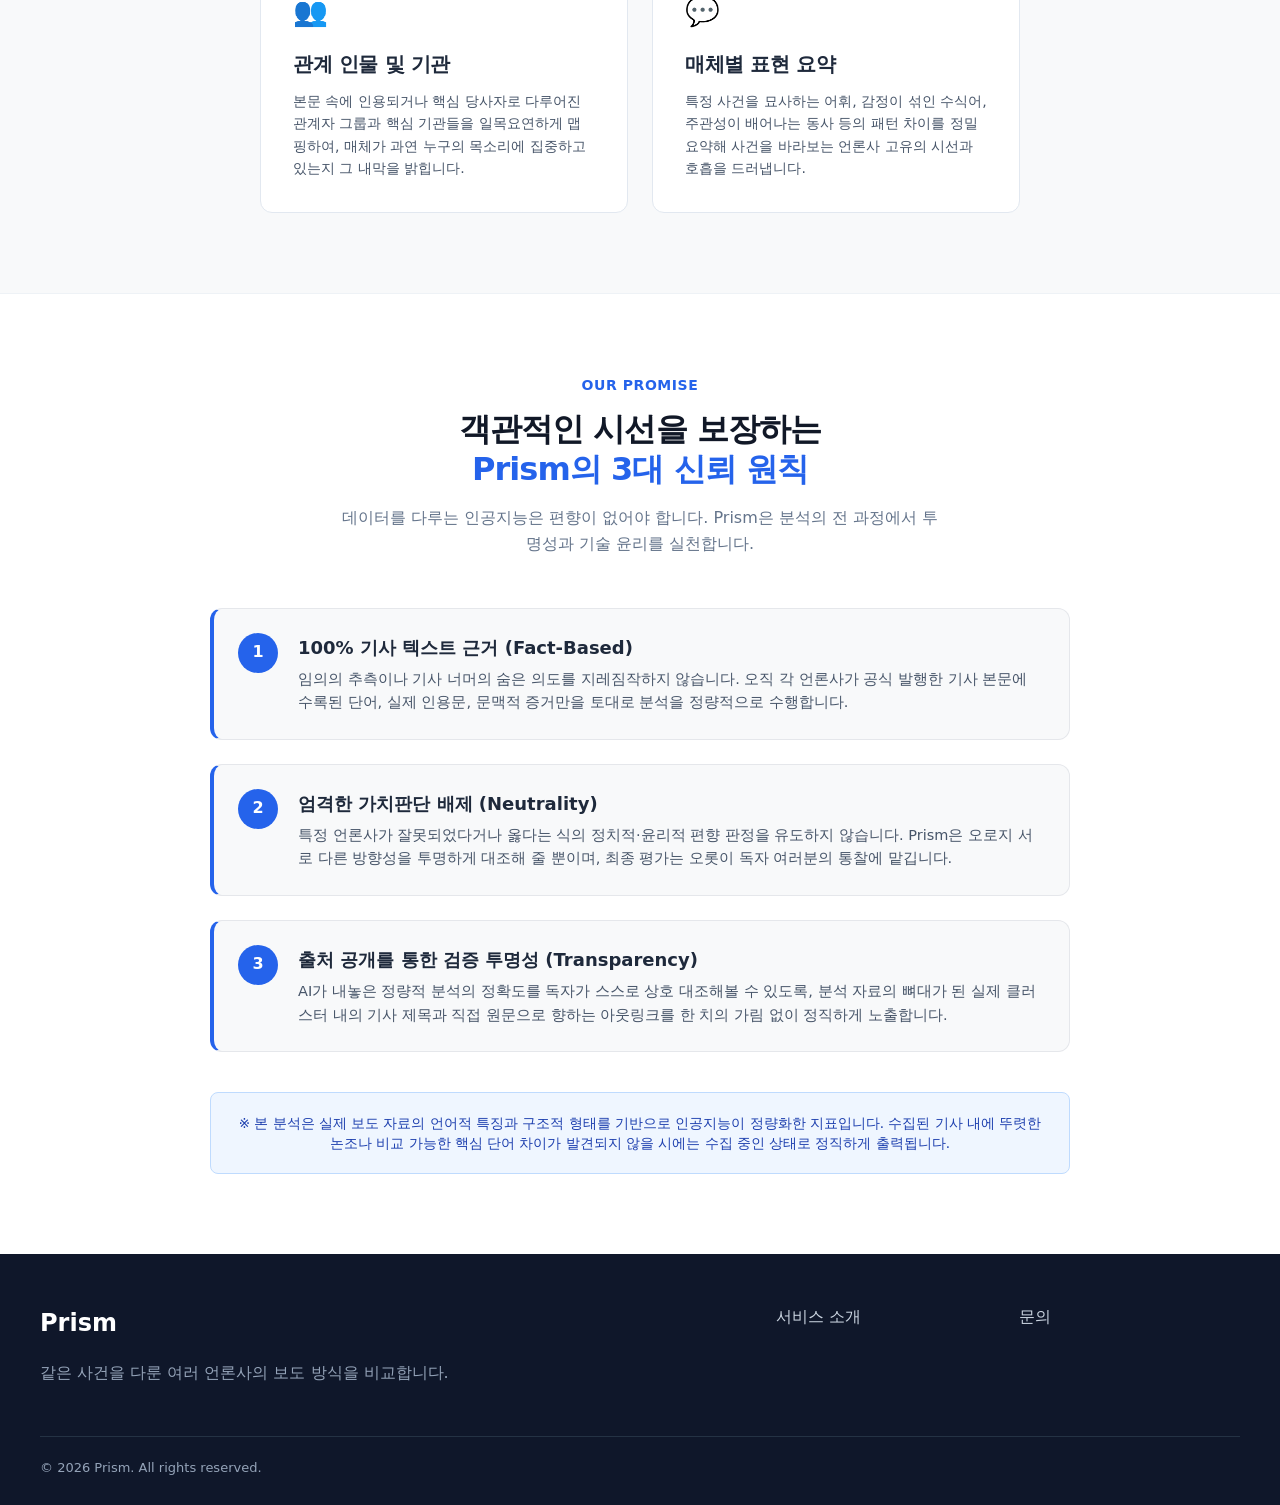
==== commit 1017c08a: "feat: 로고 이미지를 PNG 파일로 교체" ====
--- a/about.html
+++ b/about.html
@@ -5,7 +5,7 @@
   <meta name="viewport" content="width=device-width, initial-scale=1" />
   <meta name="description" content="Prism 서비스 소개 및 분석 원칙" />
   <title>Prism | 서비스 소개</title>
-  <link rel="icon" type="image/svg+xml" href="./assets/logos/favicon.svg">
+  <link rel="icon" type="image/png" href="./assets/logos/prism-icon.png">
   <link rel="stylesheet" href="./styles.css" />
 </head>
 <body>
@@ -13,7 +13,7 @@
 <header class="site-header">
   <div class="container header-inner">
     <a class="logo" href="index.html" aria-label="Prism 홈으로 이동">
-      <img src="./assets/logos/prism-icon.svg" alt="" width="25" height="25">
+      <img src="./assets/logos/prism-icon.png" alt="" width="15" height="15">
       Prism
     </a>
     <nav class="nav" data-nav aria-label="주요 메뉴">
--- a/styles.css
+++ b/styles.css
@@ -995,10 +995,26 @@
   background: var(--bg-soft);
 }
 
-.related-keywords { margin-bottom: 20px; }
-.related-keywords strong { display: block; margin-bottom: 10px; font-size: 14px; }
-
-.chip-row { display: flex; flex-wrap: wrap; gap: 8px; }
+.keyword-select-guide {
+  padding: 24px 0;
+  text-align: left;
+}
+.keyword-select-guide p {
+  margin: 0 0 16px;
+  color: var(--muted);
+  font-size: 14px;
+  line-height: 1.6;
+  text-align: left;
+}
+
+.chip-row {
+  display: flex;
+  flex-wrap: wrap;
+  justify-content: flex-start;
+  gap: 8px;
+  text-align: left;
+}
+
 .chip {
   padding: 6px 12px;
   border-radius: 999px;
@@ -1088,7 +1104,12 @@
 
 .search-results-more { text-align: center; margin-top: 20px; }
 
-.no-result { color: var(--muted); padding: 20px 0; }
+.no-result {
+  color: var(--muted);
+  padding: 20px 0;
+  line-height: 1.7;
+  word-break: keep-all;
+}
 
 @media (max-width: 900px) {
   .search-results-grid.is-card { grid-template-columns: repeat(2, minmax(0, 1fr)); }
@@ -1109,4 +1130,10 @@
 
 @keyframes prism-spin {
   to { transform: rotate(360deg); }
-}+}
+
+/* 검색 결과가 있을 때는 hero 하단 고정 여백을 줄여
+   콘텐츠 길이에 맞게 자동으로 딱 맞도록 한다. (파란 배경/그라데이션은 유지) */
+   .hero.hero-centered.has-search-results {
+    padding-bottom: 40px;
+  }
